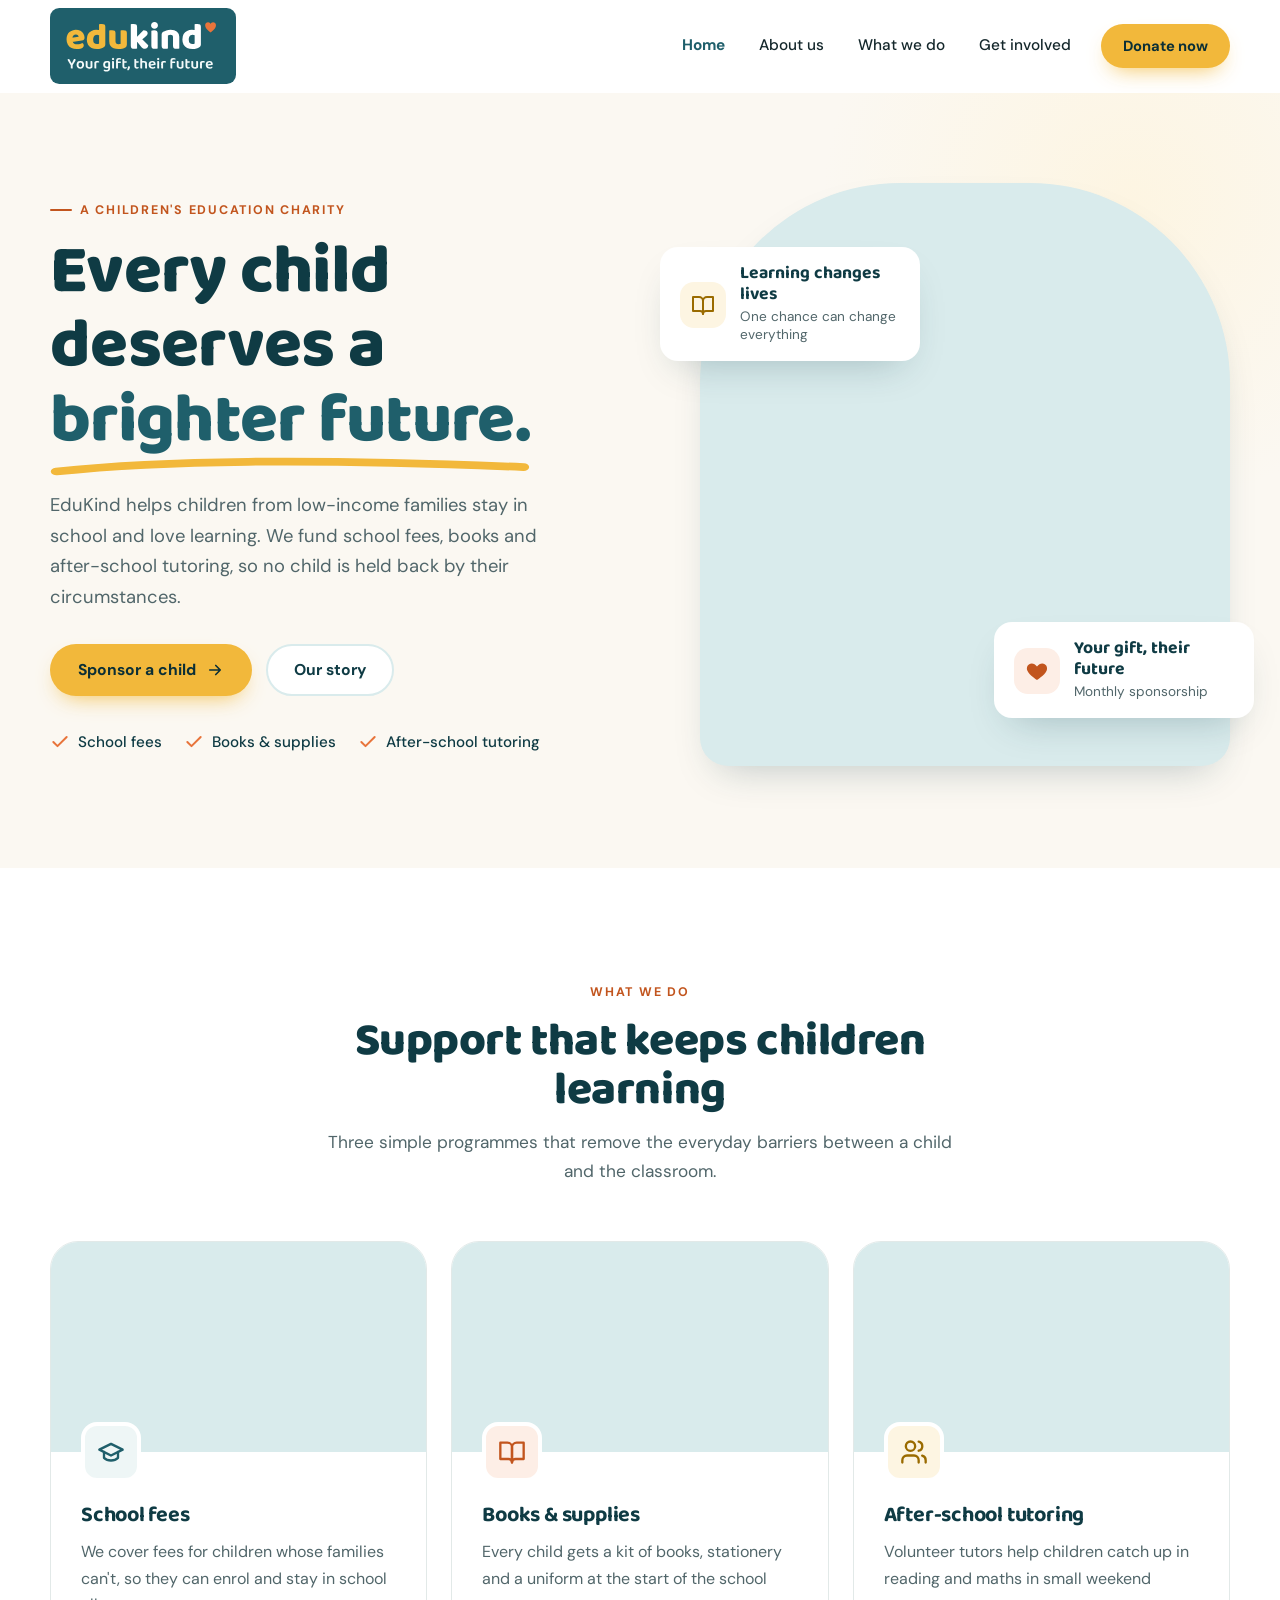
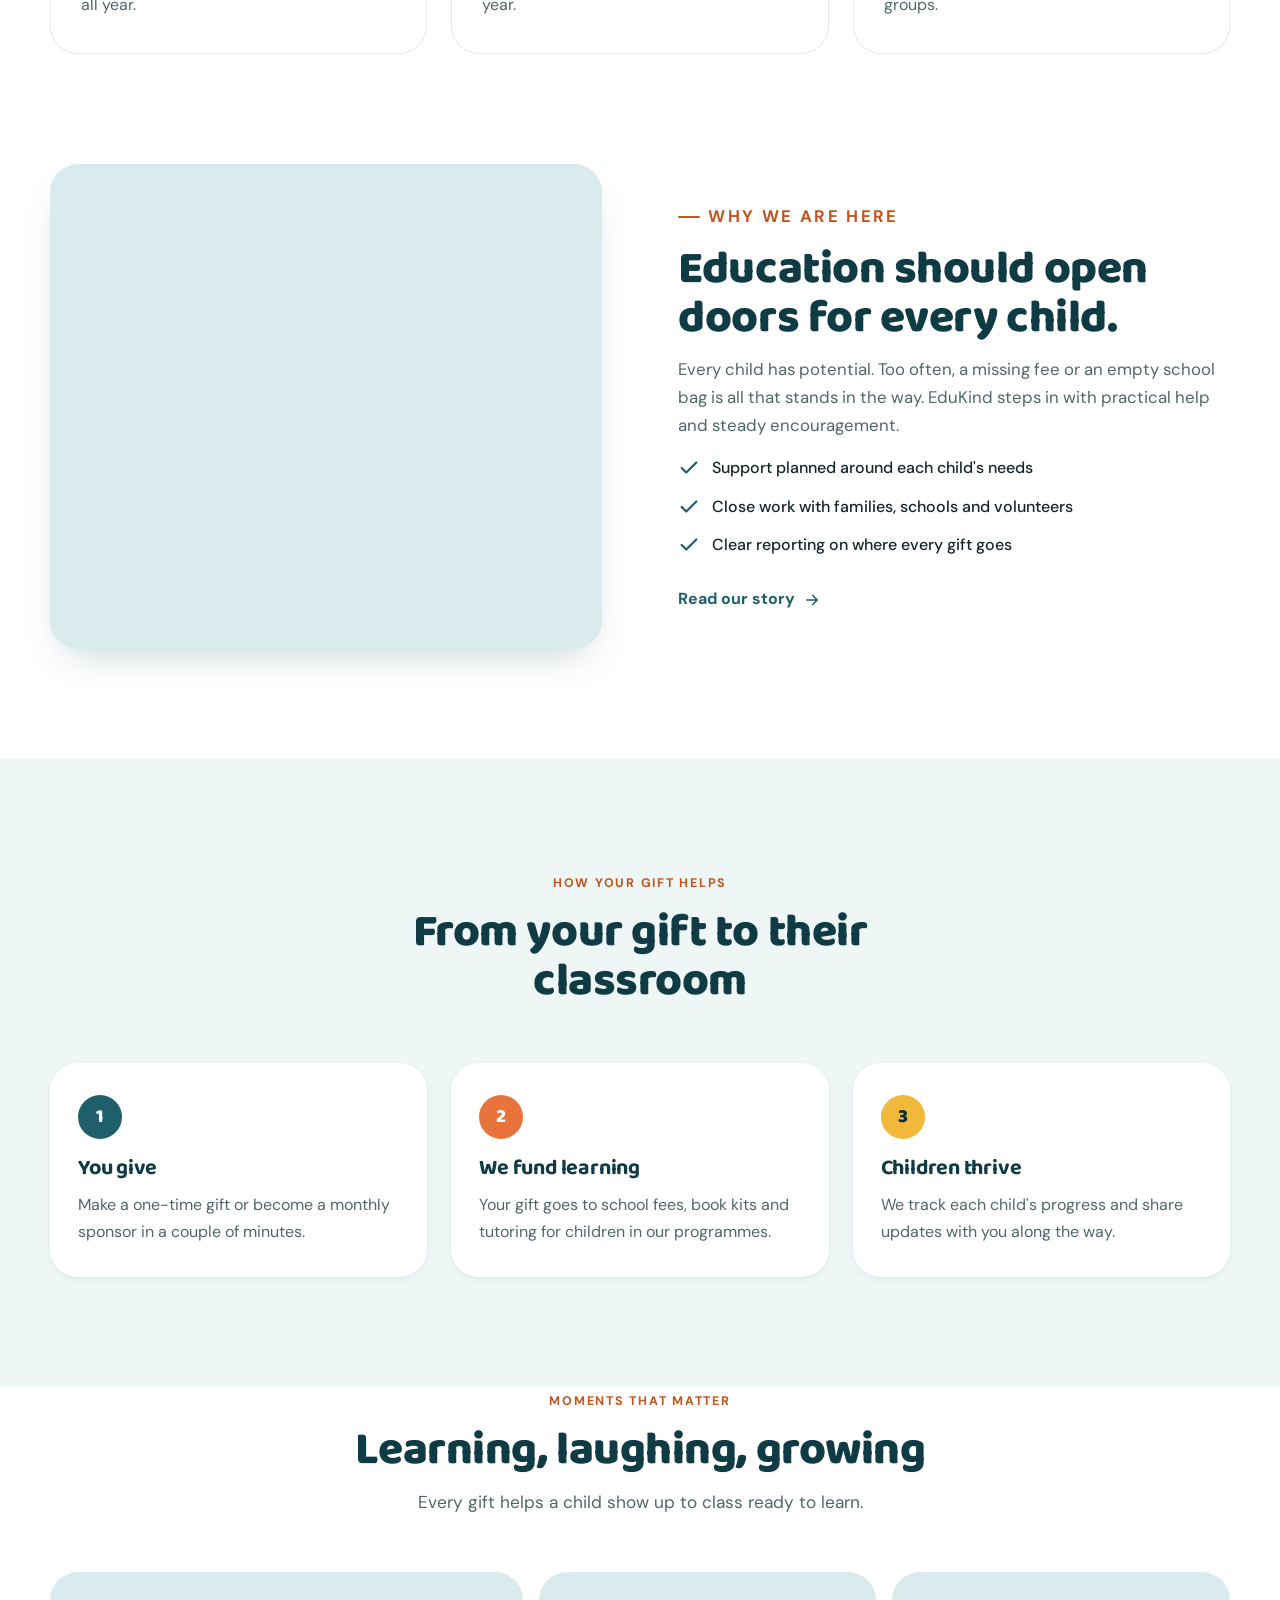
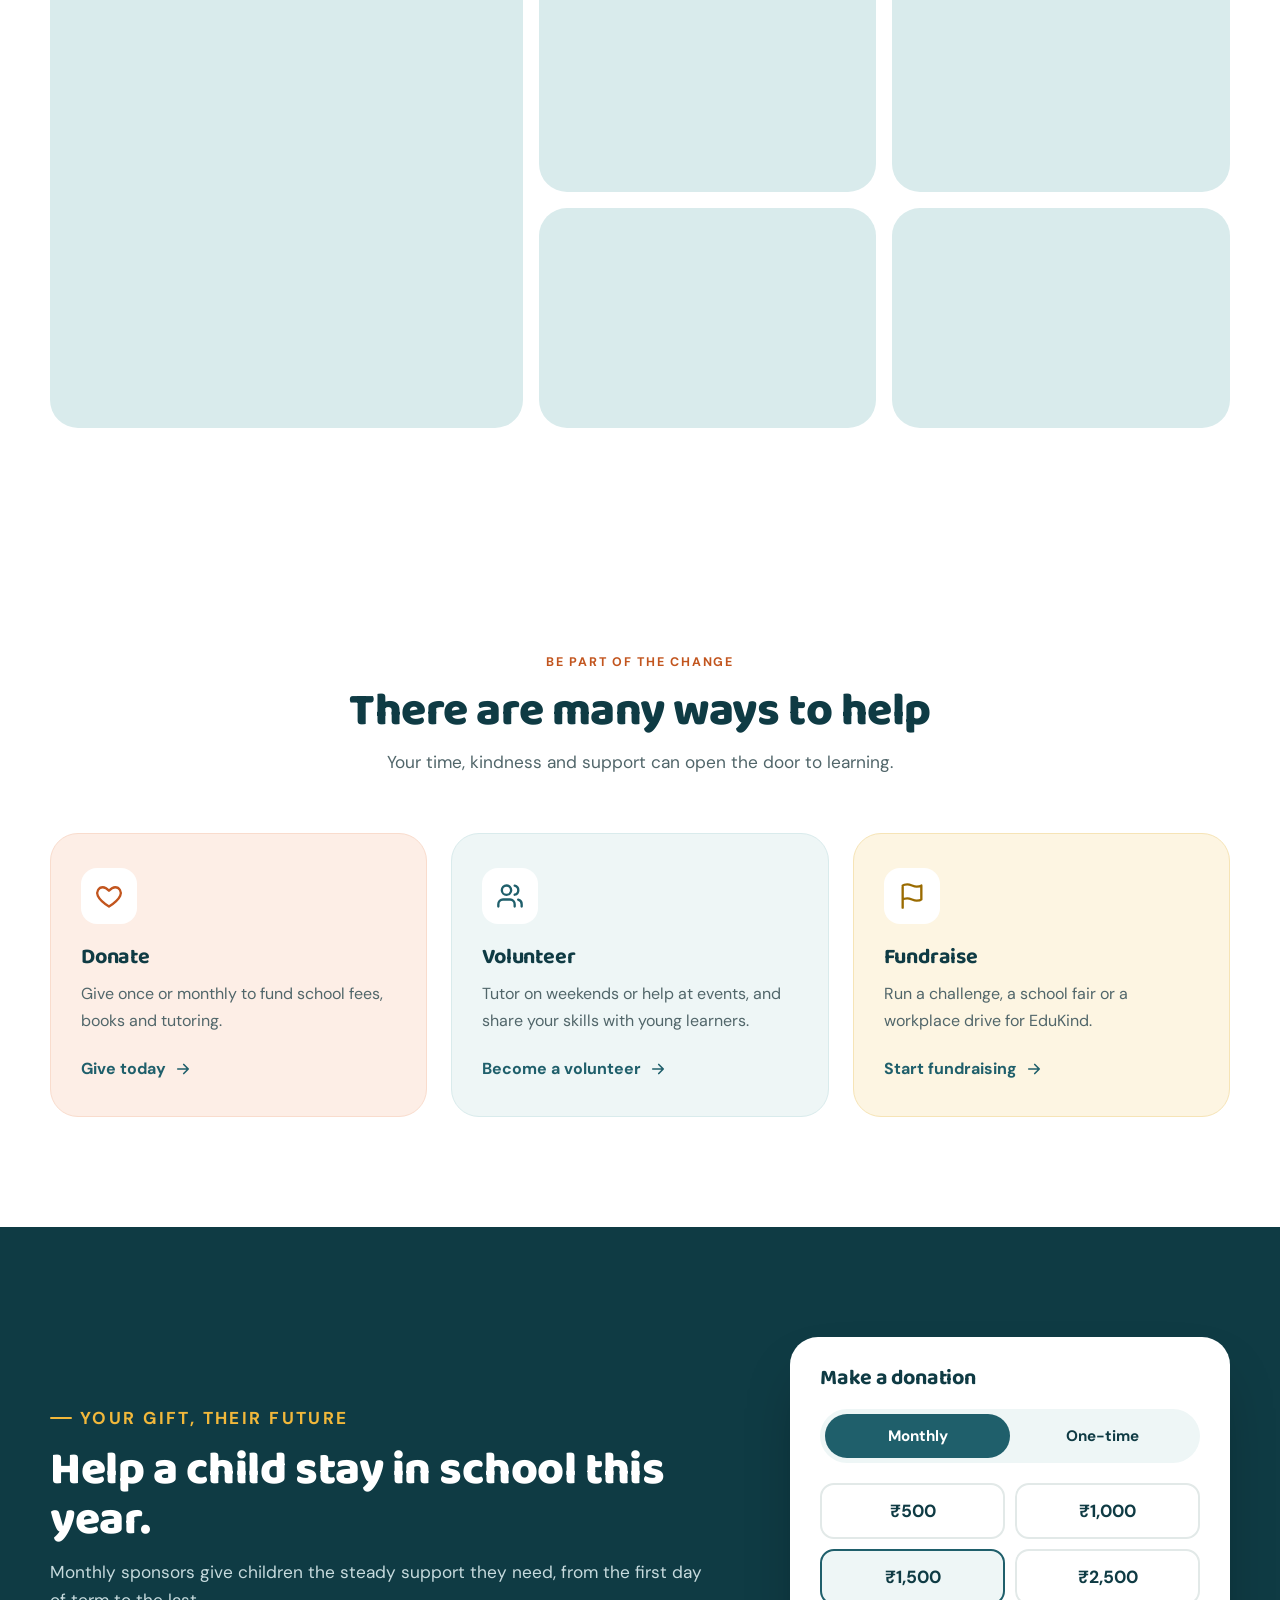
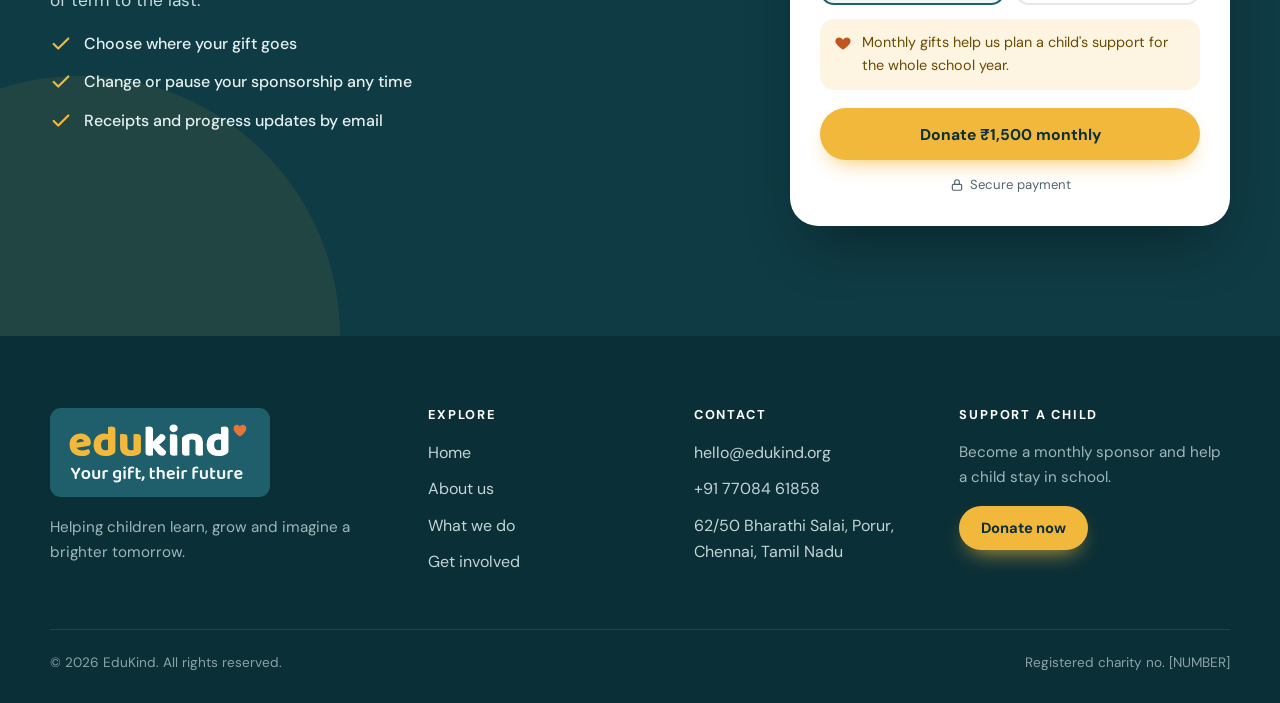
==== index.html @ 26b48ffa "Polish whole site: photos of children, image programme cards, photo gallery - Hero, mission and Abou" ====
<!doctype html>
<html lang="en" class="no-js">
<head>
  <meta charset="utf-8">
  <meta name="viewport" content="width=device-width, initial-scale=1">
  <meta name="description" content="EduKind is a children's education charity. Your gift helps children with school fees, books and after-school tutoring.">
  <meta name="theme-color" content="#1f5f6b">
  <title>EduKind | Your gift, their future</title>
  <link rel="icon" href="favicon.svg" type="image/svg+xml">
  <link rel="preconnect" href="https://fonts.googleapis.com">
  <link rel="preconnect" href="https://fonts.gstatic.com" crossorigin>
  <link rel="stylesheet" href="https://fonts.googleapis.com/css2?family=Baloo+2:wght@600;700;800&family=DM+Sans:wght@400;500;700&display=swap">
  <link rel="stylesheet" href="styles.css?v=4">
</head>
<body>

<header class="site-header">
  <div class="container header-inner">
    <a class="brand" href="index.html" aria-label="EduKind home"><img src="logo.svg" alt="EduKind — Your gift, their future" width="186" height="75"></a>
    <button class="menu-toggle" type="button" aria-label="Open menu" aria-expanded="false" aria-controls="site-nav">
      <svg viewBox="0 0 24 24" fill="none" stroke="currentColor" stroke-width="2" stroke-linecap="round" aria-hidden="true"><path d="M4 7h16M4 12h16M4 17h16"/></svg>
    </button>
    <nav class="nav" id="site-nav" aria-label="Main navigation">
      <a class="active" href="index.html" aria-current="page">Home</a>
      <a href="about.html">About us</a>
      <a href="#what-we-do">What we do</a>
      <a href="#get-involved">Get involved</a>
      <a class="btn btn-primary btn-sm" href="#donate">Donate now</a>
    </nav>
  </div>
</header>

<main>
  <!-- Hero -->
  <section class="hero">
    <div class="container hero-grid">
      <div>
        <p class="eyebrow">A children's education charity</p>
        <h1>Every child deserves a <span class="highlight">brighter future.<svg viewBox="0 0 300 20" preserveAspectRatio="none" aria-hidden="true"><path d="M4 14C70 4 160 2 296 10" fill="none" stroke="#f2b83b" stroke-width="7" stroke-linecap="round"/></svg></span></h1>
        <p class="lead">EduKind helps children from low-income families stay in school and love learning. We fund school fees, books and after-school tutoring, so no child is held back by their circumstances.</p>
        <div class="actions">
          <a class="btn btn-primary" href="#donate">Sponsor a child
            <svg viewBox="0 0 24 24" fill="none" stroke="currentColor" stroke-width="2.2" stroke-linecap="round" stroke-linejoin="round" aria-hidden="true"><path d="M5 12h14M13 6l6 6-6 6"/></svg></a>
          <a class="btn btn-ghost" href="about.html">Our story</a>
        </div>
        <ul class="hero-points">
          <li><svg viewBox="0 0 24 24" fill="none" stroke="currentColor" stroke-width="2.4" stroke-linecap="round" stroke-linejoin="round" aria-hidden="true"><path d="M20 6 9 17l-5-5"/></svg>School fees</li>
          <li><svg viewBox="0 0 24 24" fill="none" stroke="currentColor" stroke-width="2.4" stroke-linecap="round" stroke-linejoin="round" aria-hidden="true"><path d="M20 6 9 17l-5-5"/></svg>Books &amp; supplies</li>
          <li><svg viewBox="0 0 24 24" fill="none" stroke="currentColor" stroke-width="2.4" stroke-linecap="round" stroke-linejoin="round" aria-hidden="true"><path d="M20 6 9 17l-5-5"/></svg>After-school tutoring</li>
        </ul>
      </div>
      <div class="hero-media">
        <div class="hero-photo home" role="img" aria-label="Smiling school children waving"></div>
        <div class="float-card two">
          <span class="badge sun"><svg viewBox="0 0 24 24" fill="none" stroke="currentColor" stroke-width="2" stroke-linecap="round" stroke-linejoin="round" aria-hidden="true"><path d="M2 4h6a4 4 0 0 1 4 4v13a3 3 0 0 0-3-3H2Z"/><path d="M22 4h-6a4 4 0 0 0-4 4v13a3 3 0 0 1 3-3h7Z"/></svg></span>
          <div><strong>Learning changes lives</strong><span>One chance can change everything</span></div>
        </div>
        <div class="float-card one">
          <span class="badge coral"><svg viewBox="0 0 24 24" fill="currentColor" aria-hidden="true"><path d="M12 21s-7.5-4.6-9.6-9.2C.9 8.4 3 4.5 6.7 4.5c2.2 0 3.6 1.2 5.3 3 1.7-1.8 3.1-3 5.3-3 3.7 0 5.8 3.9 4.3 7.3C19.5 16.4 12 21 12 21Z"/></svg></span>
          <div><strong>Your gift, their future</strong><span>Monthly sponsorship</span></div>
        </div>
      </div>
    </div>
  </section>

  <!-- What we do -->
  <section class="section" id="what-we-do">
    <div class="container">
      <div class="section-head reveal">
        <p class="eyebrow">What we do</p>
        <h2>Support that keeps children learning</h2>
        <p>Three simple programmes that remove the everyday barriers between a child and the classroom.</p>
      </div>
      <div class="card-grid">
        <article class="card has-media reveal">
          <div class="card-media media-fees" role="img" aria-label="School fees"></div>
          <span class="badge teal"><svg viewBox="0 0 24 24" fill="none" stroke="currentColor" stroke-width="2" stroke-linecap="round" stroke-linejoin="round" aria-hidden="true"><path d="M22 10 12 5 2 10l10 5 10-5Z"/><path d="M6 12v5c3 3 9 3 12 0v-5"/></svg></span>
          <h3>School fees</h3>
          <p>We cover fees for children whose families can't, so they can enrol and stay in school all year.</p>
        </article>
        <article class="card has-media reveal">
          <div class="card-media media-books" role="img" aria-label="Books and supplies"></div>
          <span class="badge coral"><svg viewBox="0 0 24 24" fill="none" stroke="currentColor" stroke-width="2" stroke-linecap="round" stroke-linejoin="round" aria-hidden="true"><path d="M2 4h6a4 4 0 0 1 4 4v13a3 3 0 0 0-3-3H2Z"/><path d="M22 4h-6a4 4 0 0 0-4 4v13a3 3 0 0 1 3-3h7Z"/></svg></span>
          <h3>Books &amp; supplies</h3>
          <p>Every child gets a kit of books, stationery and a uniform at the start of the school year.</p>
        </article>
        <article class="card has-media reveal">
          <div class="card-media media-tutoring" role="img" aria-label="After-school tutoring"></div>
          <span class="badge sun"><svg viewBox="0 0 24 24" fill="none" stroke="currentColor" stroke-width="2" stroke-linecap="round" stroke-linejoin="round" aria-hidden="true"><path d="M16 21v-2a4 4 0 0 0-4-4H6a4 4 0 0 0-4 4v2"/><circle cx="9" cy="7" r="4"/><path d="M22 21v-2a4 4 0 0 0-3-3.9M16 3.1a4 4 0 0 1 0 7.8"/></svg></span>
          <h3>After-school tutoring</h3>
          <p>Volunteer tutors help children catch up in reading and maths in small weekend groups.</p>
        </article>
      </div>
    </div>
  </section>

  <!-- Mission -->
  <section class="section" style="padding-top: 0">
    <div class="container split">
      <div class="split-photo photo-learning reveal" role="img" aria-label="Smiling school children in a doorway"></div>
      <div class="reveal">
        <p class="eyebrow">Why we are here</p>
        <h2>Education should open doors for every child.</h2>
        <p>Every child has potential. Too often, a missing fee or an empty school bag is all that stands in the way. EduKind steps in with practical help and steady encouragement.</p>
        <ul class="tick-list">
          <li><svg viewBox="0 0 24 24" fill="none" stroke="currentColor" stroke-width="2.4" stroke-linecap="round" stroke-linejoin="round" aria-hidden="true"><path d="M20 6 9 17l-5-5"/></svg>Support planned around each child's needs</li>
          <li><svg viewBox="0 0 24 24" fill="none" stroke="currentColor" stroke-width="2.4" stroke-linecap="round" stroke-linejoin="round" aria-hidden="true"><path d="M20 6 9 17l-5-5"/></svg>Close work with families, schools and volunteers</li>
          <li><svg viewBox="0 0 24 24" fill="none" stroke="currentColor" stroke-width="2.4" stroke-linecap="round" stroke-linejoin="round" aria-hidden="true"><path d="M20 6 9 17l-5-5"/></svg>Clear reporting on where every gift goes</li>
        </ul>
        <a class="link" href="about.html">Read our story
          <svg viewBox="0 0 24 24" fill="none" stroke="currentColor" stroke-width="2.2" stroke-linecap="round" stroke-linejoin="round" aria-hidden="true"><path d="M5 12h14M13 6l6 6-6 6"/></svg></a>
      </div>
    </div>
  </section>

  <!-- How it works -->
  <section class="section steps-section">
    <div class="container">
      <div class="section-head reveal">
        <p class="eyebrow">How your gift helps</p>
        <h2>From your gift to their classroom</h2>
      </div>
      <div class="steps">
        <div class="step reveal"><div class="step-num">1</div><h3>You give</h3><p>Make a one-time gift or become a monthly sponsor in a couple of minutes.</p></div>
        <div class="step reveal"><div class="step-num">2</div><h3>We fund learning</h3><p>Your gift goes to school fees, book kits and tutoring for children in our programmes.</p></div>
        <div class="step reveal"><div class="step-num">3</div><h3>Children thrive</h3><p>We track each child's progress and share updates with you along the way.</p></div>
      </div>
    </div>
  </section>

  <!-- Gallery -->
  <section class="section" style="padding-top: 0">
    <div class="container">
      <div class="section-head reveal">
        <p class="eyebrow">Moments that matter</p>
        <h2>Learning, laughing, growing</h2>
        <p>Every gift helps a child show up to class ready to learn.</p>
      </div>
      <div class="gallery reveal" aria-hidden="true">
        <div class="g1"></div><div class="g2"></div><div class="g3"></div><div class="g4"></div><div class="g5"></div>
      </div>
    </div>
  </section>

  <!-- Get involved -->
  <section class="section involve" id="get-involved">
    <div class="container">
      <div class="section-head reveal">
        <p class="eyebrow">Be part of the change</p>
        <h2>There are many ways to help</h2>
        <p>Your time, kindness and support can open the door to learning.</p>
      </div>
      <div class="card-grid">
        <article class="card donate reveal">
          <span class="badge coral"><svg viewBox="0 0 24 24" fill="none" stroke="currentColor" stroke-width="2" stroke-linecap="round" stroke-linejoin="round" aria-hidden="true"><path d="M12 21s-7.5-4.6-9.6-9.2C.9 8.4 3 4.5 6.7 4.5c2.2 0 3.6 1.2 5.3 3 1.7-1.8 3.1-3 5.3-3 3.7 0 5.8 3.9 4.3 7.3C19.5 16.4 12 21 12 21Z"/></svg></span>
          <h3>Donate</h3>
          <p>Give once or monthly to fund school fees, books and tutoring.</p>
          <a class="link" href="#donate">Give today <svg viewBox="0 0 24 24" fill="none" stroke="currentColor" stroke-width="2.2" stroke-linecap="round" stroke-linejoin="round" aria-hidden="true"><path d="M5 12h14M13 6l6 6-6 6"/></svg></a>
        </article>
        <article class="card volunteer reveal">
          <span class="badge teal"><svg viewBox="0 0 24 24" fill="none" stroke="currentColor" stroke-width="2" stroke-linecap="round" stroke-linejoin="round" aria-hidden="true"><path d="M16 21v-2a4 4 0 0 0-4-4H6a4 4 0 0 0-4 4v2"/><circle cx="9" cy="7" r="4"/><path d="M22 21v-2a4 4 0 0 0-3-3.9M16 3.1a4 4 0 0 1 0 7.8"/></svg></span>
          <h3>Volunteer</h3>
          <p>Tutor on weekends or help at events, and share your skills with young learners.</p>
          <a class="link" href="#contact">Become a volunteer <svg viewBox="0 0 24 24" fill="none" stroke="currentColor" stroke-width="2.2" stroke-linecap="round" stroke-linejoin="round" aria-hidden="true"><path d="M5 12h14M13 6l6 6-6 6"/></svg></a>
        </article>
        <article class="card fundraise reveal">
          <span class="badge sun"><svg viewBox="0 0 24 24" fill="none" stroke="currentColor" stroke-width="2" stroke-linecap="round" stroke-linejoin="round" aria-hidden="true"><path d="M4 22V4M4 15s1-1 4-1 5 2 8 2 4-1 4-1V3s-1 1-4 1-5-2-8-2-4 1-4 1"/></svg></span>
          <h3>Fundraise</h3>
          <p>Run a challenge, a school fair or a workplace drive for EduKind.</p>
          <a class="link" href="#contact">Start fundraising <svg viewBox="0 0 24 24" fill="none" stroke="currentColor" stroke-width="2.2" stroke-linecap="round" stroke-linejoin="round" aria-hidden="true"><path d="M5 12h14M13 6l6 6-6 6"/></svg></a>
        </article>
      </div>
    </div>
  </section>

  <!-- Donate -->
  <section class="section donate-band" id="donate">
    <div class="container donate-grid">
      <div class="reveal">
        <p class="eyebrow on-dark">Your gift, their future</p>
        <h2>Help a child stay in school this year.</h2>
        <p>Monthly sponsors give children the steady support they need, from the first day of term to the last.</p>
        <ul class="tick-list">
          <li><svg viewBox="0 0 24 24" fill="none" stroke="currentColor" stroke-width="2.4" stroke-linecap="round" stroke-linejoin="round" aria-hidden="true"><path d="M20 6 9 17l-5-5"/></svg>Choose where your gift goes</li>
          <li><svg viewBox="0 0 24 24" fill="none" stroke="currentColor" stroke-width="2.4" stroke-linecap="round" stroke-linejoin="round" aria-hidden="true"><path d="M20 6 9 17l-5-5"/></svg>Change or pause your sponsorship any time</li>
          <li><svg viewBox="0 0 24 24" fill="none" stroke="currentColor" stroke-width="2.4" stroke-linecap="round" stroke-linejoin="round" aria-hidden="true"><path d="M20 6 9 17l-5-5"/></svg>Receipts and progress updates by email</li>
        </ul>
      </div>
      <div class="donate-card reveal" aria-labelledby="donate-title">
        <h3 id="donate-title">Make a donation</h3>
        <div class="segmented" role="group" aria-label="Donation frequency">
          <button type="button" data-frequency="monthly" aria-pressed="true">Monthly</button>
          <button type="button" data-frequency="once" aria-pressed="false">One-time</button>
        </div>
        <div class="amounts" role="group" aria-label="Donation amount">
          <button type="button" data-amount="500" aria-pressed="false">₹500</button>
          <button type="button" data-amount="1000" aria-pressed="false">₹1,000</button>
          <button type="button" data-amount="1500" aria-pressed="true">₹1,500</button>
          <button type="button" data-amount="2500" aria-pressed="false">₹2,500</button>
        </div>
        <p class="impact-note" id="donate-note" role="status">
          <svg viewBox="0 0 24 24" fill="currentColor" aria-hidden="true"><path d="M12 21s-7.5-4.6-9.6-9.2C.9 8.4 3 4.5 6.7 4.5c2.2 0 3.6 1.2 5.3 3 1.7-1.8 3.1-3 5.3-3 3.7 0 5.8 3.9 4.3 7.3C19.5 16.4 12 21 12 21Z"/></svg>
          <span>Monthly gifts help us plan a child's support for the whole school year.</span>
        </p>
        <button class="btn btn-primary" type="button" id="donate-btn">Donate ₹1,500 monthly</button>
        <p class="secure"><svg viewBox="0 0 24 24" fill="none" stroke="currentColor" stroke-width="2" stroke-linecap="round" stroke-linejoin="round" aria-hidden="true"><rect x="4" y="11" width="16" height="10" rx="2"/><path d="M8 11V7a4 4 0 0 1 8 0v4"/></svg>Secure payment</p>
      </div>
    </div>
  </section>
</main>

<footer class="site-footer" id="contact">
  <div class="container footer-grid">
    <div class="footer-brand">
      <img src="logo.svg" alt="EduKind — Your gift, their future" width="220" height="89">
      <p>Helping children learn, grow and imagine a brighter tomorrow.</p>
    </div>
    <div>
      <h4>Explore</h4>
      <ul>
        <li><a href="index.html">Home</a></li>
        <li><a href="about.html">About us</a></li>
        <li><a href="#what-we-do">What we do</a></li>
        <li><a href="#get-involved">Get involved</a></li>
      </ul>
    </div>
    <div>
      <h4>Contact</h4>
      <ul>
        <li><a href="mailto:hello@edukind.org">hello@edukind.org</a></li>
        <li><a href="tel:+917708461858">+91 77084 61858</a></li>
        <li><address style="font-style: normal">62/50 Bharathi Salai, Porur,<br>Chennai, Tamil Nadu</address></li>
      </ul>
    </div>
    <div class="footer-cta">
      <h4>Support a child</h4>
      <p>Become a monthly sponsor and help a child stay in school.</p>
      <a class="btn btn-primary btn-sm" href="#donate">Donate now</a>
    </div>
  </div>
  <div class="container footer-bottom">
    <span>© <span id="year">2026</span> EduKind. All rights reserved.</span>
    <span>Registered charity no. [NUMBER]</span>
  </div>
</footer>

<script src="script.js?v=4"></script>
</body>
</html>
---- styles.css ----
/* EduKind — shared styles */
:root {
  --teal-950: #0b2f36;
  --teal-900: #0f3b44;
  --teal-700: #1f5f6b;
  --teal-600: #2a7381;
  --teal-100: #d9ebec;
  --teal-50: #eef6f6;
  --sun: #f2b83b;
  --sun-300: #f8d27f;
  --sun-50: #fdf5e2;
  --coral: #e8743b;
  --coral-700: #c2551e;
  --coral-50: #fdeee6;
  --ink: #14272b;
  --muted: #51666a;
  --line: #e2e9e8;
  --cream: #fbf8f2;
  --white: #ffffff;
  --radius-lg: 28px;
  --radius: 18px;
  --shadow-sm: 0 2px 6px rgba(15, 59, 68, .06);
  --shadow: 0 18px 40px -18px rgba(15, 59, 68, .28);
  --font-head: "Baloo 2", system-ui, sans-serif;
  --font-body: "DM Sans", system-ui, sans-serif;
}

*, *::before, *::after { box-sizing: border-box; }
html { scroll-behavior: smooth; }
body {
  margin: 0;
  font-family: var(--font-body);
  font-size: 1rem;
  line-height: 1.65;
  color: var(--ink);
  background: var(--white);
  -webkit-font-smoothing: antialiased;
}
img { max-width: 100%; display: block; }
a { color: inherit; text-decoration: none; }
p { margin: 0 0 1rem; color: var(--muted); }
h1, h2, h3, h4 {
  font-family: var(--font-head);
  color: var(--teal-900);
  line-height: 1.08;
  margin: 0 0 .75rem;
  letter-spacing: -.01em;
}
h1 { font-size: clamp(2.6rem, 5.4vw, 4.4rem); font-weight: 800; }
h2 { font-size: clamp(2rem, 3.6vw, 3rem); font-weight: 800; }
h3 { font-size: 1.35rem; font-weight: 700; }
:focus-visible { outline: 3px solid var(--sun); outline-offset: 3px; border-radius: 6px; }

.container { width: min(1180px, 100% - 40px); margin-inline: auto; }
.section { padding: clamp(64px, 9vw, 110px) 0; }
.section-head { max-width: 640px; margin: 0 auto clamp(36px, 5vw, 56px); text-align: center; }
.section-head p:last-child { margin-bottom: 0; font-size: 1.08rem; }
.eyebrow {
  display: inline-flex; align-items: center; gap: 8px;
  font-size: .78rem; font-weight: 700; letter-spacing: .14em; text-transform: uppercase;
  color: var(--coral-700); margin-bottom: 14px;
}
.eyebrow::before { content: ""; width: 22px; height: 2px; background: currentColor; border-radius: 2px; }
.section-head .eyebrow::before { display: none; }
.eyebrow.on-dark { color: var(--sun); }

/* Buttons */
.btn {
  display: inline-flex; align-items: center; justify-content: center; gap: 10px;
  min-height: 52px; padding: 0 26px; border-radius: 999px;
  font-family: var(--font-body); font-weight: 700; font-size: .98rem;
  border: 2px solid transparent; cursor: pointer;
  transition: transform .2s ease, background-color .2s ease, box-shadow .2s ease, color .2s ease;
}
.btn svg { width: 18px; height: 18px; }
.btn:hover { transform: translateY(-2px); }
.btn-primary { background: var(--sun); color: var(--teal-950); box-shadow: 0 10px 22px -10px rgba(242, 184, 59, .9); }
.btn-primary:hover { background: #f5c254; }
.btn-teal { background: var(--teal-700); color: var(--white); }
.btn-teal:hover { background: var(--teal-900); }
.btn-ghost { border-color: var(--teal-100); color: var(--teal-900); background: var(--white); }
.btn-ghost:hover { border-color: var(--teal-700); }
.btn-ghost-light { border-color: rgba(255, 255, 255, .35); color: var(--white); }
.btn-ghost-light:hover { border-color: var(--white); }
.btn-sm { min-height: 44px; padding: 0 20px; font-size: .92rem; }

/* Header */
.site-header {
  position: sticky; top: 0; z-index: 50;
  background: rgba(255, 255, 255, .9);
  backdrop-filter: saturate(160%) blur(12px);
  -webkit-backdrop-filter: saturate(160%) blur(12px);
  border-bottom: 1px solid transparent;
  transition: border-color .2s ease, box-shadow .2s ease;
}
.site-header.scrolled { border-color: var(--line); box-shadow: var(--shadow-sm); }
.header-inner { height: 92px; display: flex; align-items: center; justify-content: space-between; gap: 24px; }
.brand { display: flex; align-items: center; flex-shrink: 0; }
.brand img { width: 186px; height: auto; }
.nav { display: flex; align-items: center; gap: 6px; }
.nav a:not(.btn) {
  padding: 10px 14px; border-radius: 999px; font-weight: 500; font-size: .96rem; color: var(--ink);
  transition: background-color .2s ease, color .2s ease;
}
.nav a:not(.btn):hover { background: var(--teal-50); color: var(--teal-700); }
.nav a.active { color: var(--teal-700); font-weight: 700; }
.nav .btn { margin-left: 10px; }
.menu-toggle {
  display: none; width: 46px; height: 46px; border-radius: 12px;
  border: 1px solid var(--line); background: var(--white); color: var(--teal-900); cursor: pointer;
  align-items: center; justify-content: center;
}
.menu-toggle svg { width: 22px; height: 22px; }

/* Hero */
.hero { background: var(--cream); position: relative; overflow: hidden; }
.hero::before {
  content: ""; position: absolute; width: 620px; height: 620px; right: -160px; top: -200px;
  background: radial-gradient(circle, var(--sun-50) 0%, transparent 70%);
}
.hero-grid {
  position: relative; display: grid; grid-template-columns: 1.05fr .95fr; gap: clamp(32px, 5vw, 72px);
  align-items: center; padding: clamp(48px, 7vw, 96px) 0 clamp(64px, 8vw, 110px);
}
.hero h1 .highlight { color: var(--teal-700); position: relative; white-space: nowrap; }
.hero h1 .highlight svg { position: absolute; left: 0; bottom: -.04em; width: 100%; height: .32em; }
.hero .lead { font-size: 1.15rem; max-width: 520px; margin: 32px 0 32px; }
.actions { display: flex; flex-wrap: wrap; gap: 14px; }
.hero-points { display: flex; flex-wrap: wrap; gap: 10px 22px; margin: 34px 0 0; padding: 0; list-style: none; }
.hero-points li { display: flex; align-items: center; gap: 8px; font-weight: 500; color: var(--teal-900); font-size: .95rem; }
.hero-points svg { width: 20px; height: 20px; color: var(--coral); flex-shrink: 0; }

.hero-media { position: relative; }
.hero-photo {
  aspect-ratio: 4 / 4.4; border-radius: 200px 200px var(--radius-lg) var(--radius-lg);
  background: var(--teal-100) center / cover no-repeat;
  box-shadow: var(--shadow);
}
.hero-photo.home { background-image: url("https://images.unsplash.com/photo-1524069290683-0457abfe42c3?auto=format&fit=crop&w=1100&q=80"); background-position: 50% 35%; }
.float-card {
  position: absolute; display: flex; align-items: center; gap: 14px;
  background: var(--white); border-radius: var(--radius); padding: 16px 20px;
  box-shadow: var(--shadow); max-width: 260px;
}
.float-card strong { display: block; font-family: var(--font-head); font-size: 1.1rem; color: var(--teal-900); line-height: 1.2; }
.float-card span { display: block; font-size: .85rem; line-height: 1.35; color: var(--muted); margin-top: 3px; }
.float-card .badge { width: 46px; height: 46px; flex-shrink: 0; border-radius: 14px; display: grid; place-items: center; }
.float-card .badge svg { width: 24px; height: 24px; }
.float-card.one { right: -24px; bottom: 48px; }
.float-card.two { left: -40px; top: 64px; }

.badge.coral { background: var(--coral-50); color: var(--coral-700); }
.badge.teal { background: var(--teal-50); color: var(--teal-700); }
.badge.sun { background: var(--sun-50); color: #9a6b00; }

/* Feature cards */
.card-grid { display: grid; grid-template-columns: repeat(3, minmax(0, 1fr)); gap: 24px; }
.card {
  background: var(--white); border: 1px solid var(--line); border-radius: var(--radius-lg);
  padding: 34px 30px; display: flex; flex-direction: column;
  transition: transform .25s ease, box-shadow .25s ease, border-color .25s ease;
}
.card:hover { transform: translateY(-4px); box-shadow: var(--shadow); border-color: transparent; }
.card .badge { width: 56px; height: 56px; border-radius: 16px; display: grid; place-items: center; margin-bottom: 22px; }
.card .badge svg { width: 28px; height: 28px; }
.card.has-media { padding-top: 0; overflow: hidden; }
.card-media {
  height: 210px; margin: 0 -30px 0; background: var(--teal-100) center / cover no-repeat;
  transition: transform .5s ease;
}
.card.has-media:hover .card-media { transform: scale(1.04); }
.card.has-media .badge { position: relative; margin-top: -30px; border: 4px solid var(--white); width: 60px; height: 60px; }
.media-fees { background-image: url("https://images.unsplash.com/photo-1542810634-71277d95dcbb?auto=format&fit=crop&w=800&q=80"); }
.media-books { background-image: url("https://images.unsplash.com/photo-1610500796385-3ffc1ae2f046?auto=format&fit=crop&w=800&q=80"); }
.media-tutoring { background-image: url("https://images.unsplash.com/photo-1509062522246-3755977927d7?auto=format&fit=crop&w=800&q=80"); }

/* Photo strip */
.gallery { display: grid; grid-template-columns: 1.4fr 1fr 1fr; grid-template-rows: 220px 220px; gap: 16px; }
.gallery div { border-radius: var(--radius-lg); background: var(--teal-100) center / cover no-repeat; }
.gallery div:first-child { grid-row: span 2; }
.g1 { background-image: url("https://images.unsplash.com/photo-1497486751825-1233686d5d80?auto=format&fit=crop&w=900&q=80"); }
.g2 { background-image: url("https://images.unsplash.com/photo-1497486443155-158cceb6629a?auto=format&fit=crop&w=600&q=80"); background-position: 50% 25% !important; }
.g3 { background-image: url("https://images.unsplash.com/photo-1560785496-3c9d27877182?auto=format&fit=crop&w=600&q=80"); }
.g4 { background-image: url("https://images.unsplash.com/photo-1569003376670-596a186b90f8?auto=format&fit=crop&w=600&q=80"); }
.g5 { background-image: url("https://images.unsplash.com/photo-1610552254576-9500a3e99999?auto=format&fit=crop&w=600&q=80"); }
.card p { margin-bottom: 0; }
.card .link { margin-top: auto; padding-top: 22px; }

.link { display: inline-flex; align-items: center; gap: 8px; font-weight: 700; color: var(--teal-700); }
.link svg { width: 18px; height: 18px; transition: transform .2s ease; }
.link:hover svg { transform: translateX(4px); }

/* Split section */
.split { display: grid; grid-template-columns: 1fr 1fr; gap: clamp(36px, 6vw, 88px); align-items: center; }
.split-photo {
  aspect-ratio: 5 / 4.4; border-radius: var(--radius-lg); background: var(--teal-100) center / cover no-repeat;
  box-shadow: var(--shadow);
}
.photo-learning { background-image: url("https://images.unsplash.com/photo-1569003376670-596a186b90f8?auto=format&fit=crop&w=1100&q=80"); background-position: 50% 30%; }
.photo-story { background-image: url("https://images.unsplash.com/photo-1542810634-71277d95dcbb?auto=format&fit=crop&w=1100&q=80"); }
.split p { font-size: 1.05rem; }
.tick-list { list-style: none; padding: 0; margin: 8px 0 28px; display: grid; gap: 12px; }
.tick-list li { display: flex; gap: 12px; align-items: flex-start; color: var(--ink); font-weight: 500; }
.tick-list svg { width: 22px; height: 22px; flex-shrink: 0; color: var(--teal-700); margin-top: 2px; }

/* Steps */
.steps-section { background: var(--teal-50); }
.steps { display: grid; grid-template-columns: repeat(3, minmax(0, 1fr)); gap: 24px; counter-reset: step; position: relative; }
.step {
  background: var(--white); border-radius: var(--radius-lg); padding: 32px 28px; position: relative;
  box-shadow: var(--shadow-sm);
}
.step-num {
  width: 44px; height: 44px; border-radius: 50%; display: grid; place-items: center;
  font-family: var(--font-head); font-weight: 800; font-size: 1.2rem;
  background: var(--teal-700); color: var(--white); margin-bottom: 18px;
}
.step:nth-child(2) .step-num { background: var(--coral); }
.step:nth-child(3) .step-num { background: var(--sun); color: var(--teal-950); }
.step p { margin: 0; }

/* Get involved */
.involve .card.donate { background: var(--coral-50); border-color: #f9dccd; }
.involve .card.volunteer { background: var(--teal-50); border-color: var(--teal-100); }
.involve .card.fundraise { background: var(--sun-50); border-color: #f6e4b6; }
.involve .card .badge { background: var(--white); }

/* Donate band */
.donate-band { background: var(--teal-900); color: var(--white); position: relative; overflow: hidden; }
.donate-band::before {
  content: ""; position: absolute; width: 520px; height: 520px; left: -180px; bottom: -260px;
  border-radius: 50%; background: rgba(242, 184, 59, .08);
}
.donate-grid { position: relative; display: grid; grid-template-columns: 1fr 440px; gap: clamp(36px, 6vw, 80px); align-items: center; }
.donate-band h2 { color: var(--white); }
.donate-band p { color: #c6dadd; font-size: 1.08rem; }
.donate-band .tick-list li { color: #e6f0f1; }
.donate-band .tick-list svg { color: var(--sun); }

.cta-grid { grid-template-columns: 1fr auto; }
.donate-card {
  background: var(--white); color: var(--ink); border-radius: var(--radius-lg); padding: 30px;
  box-shadow: 0 30px 60px -20px rgba(0, 0, 0, .4);
}
.donate-card h3 { margin-bottom: 18px; }
.segmented {
  display: grid; grid-template-columns: 1fr 1fr; padding: 5px; border-radius: 999px; background: var(--teal-50); margin-bottom: 20px;
}
.segmented button {
  border: 0; background: transparent; border-radius: 999px; min-height: 44px;
  font: 700 .95rem var(--font-body); color: var(--teal-900); cursor: pointer;
}
.segmented button[aria-pressed="true"] { background: var(--teal-700); color: var(--white); }
.amounts { display: grid; grid-template-columns: repeat(2, minmax(0, 1fr)); gap: 10px; margin-bottom: 14px; }
.amounts button {
  min-height: 56px; border-radius: 14px; border: 2px solid var(--line); background: var(--white);
  font: 700 1.1rem var(--font-body); color: var(--teal-900); cursor: pointer; transition: border-color .2s, background-color .2s;
}
.amounts button:hover { border-color: var(--teal-600); }
.amounts button[aria-pressed="true"] { border-color: var(--teal-700); background: var(--teal-50); }
.impact-note {
  display: flex; gap: 10px; align-items: flex-start; background: var(--sun-50); color: #6b4a00;
  border-radius: 14px; padding: 12px 14px; font-size: .9rem; margin: 6px 0 18px;
}
.impact-note svg { width: 18px; height: 18px; flex-shrink: 0; margin-top: 3px; color: var(--coral-700); }
.donate-card .btn { width: 100%; }
.donate-band .donate-card .impact-note { color: #6b4a00; font-size: .9rem; }
.donate-band .donate-card .secure { color: var(--muted); font-size: .82rem; }
.secure { display: flex; align-items: center; justify-content: center; gap: 6px; font-size: .82rem; color: var(--muted); margin: 14px 0 0; }
.secure svg { width: 14px; height: 14px; }

/* Page hero (About) */
.page-hero { background: var(--cream); position: relative; overflow: hidden; }
.page-hero .hero-grid { grid-template-columns: 1.1fr .9fr; }
.page-hero .hero-photo { aspect-ratio: 4 / 3.6; border-radius: var(--radius-lg); background-image: url("https://images.unsplash.com/photo-1497486751825-1233686d5d80?auto=format&fit=crop&w=1100&q=80"); background-position: 50% 40%; }

/* Mission & vision */
.mv-grid { display: grid; grid-template-columns: 1fr 1fr; gap: 24px; }
.mv-card { border-radius: var(--radius-lg); padding: clamp(30px, 4vw, 48px); }
.mv-card.mission { background: var(--teal-700); }
.mv-card.mission h3, .mv-card.mission p { color: var(--white); }
.mv-card.mission .eyebrow { color: var(--sun); }
.mv-card.vision { background: var(--sun-50); }
.mv-card h3 { font-size: clamp(1.6rem, 2.6vw, 2.1rem); }
.mv-card p { margin: 0; font-size: 1.05rem; }
.mv-card.mission p { color: #d6e9eb; }

.value-grid { display: grid; grid-template-columns: repeat(4, minmax(0, 1fr)); gap: 20px; }
.value-grid .card { padding: 28px 24px; }

.notice { font-size: .85rem; color: #8a979a; font-style: italic; }

/* Footer */
.site-footer { background: var(--teal-950); color: #c3d4d7; }
.footer-grid { display: grid; grid-template-columns: 1.5fr 1fr 1fr 1.2fr; gap: 40px; padding: 72px 0 48px; }
.footer-brand img { width: 220px; height: auto; margin-bottom: 18px; }
.footer-brand p { color: #9fb7bb; max-width: 320px; font-size: .95rem; }
.site-footer h4 { font-family: var(--font-body); font-size: .8rem; font-weight: 700; letter-spacing: .14em; text-transform: uppercase; color: var(--white); margin-bottom: 18px; }
.site-footer ul { list-style: none; margin: 0; padding: 0; display: grid; gap: 10px; }
.site-footer a { color: #c3d4d7; transition: color .2s; }
.site-footer a:hover { color: var(--sun); }
.site-footer .btn-primary, .site-footer .btn-primary:hover { color: var(--teal-950); }
.footer-cta p { color: #9fb7bb; font-size: .95rem; }
.footer-bottom {
  border-top: 1px solid rgba(255, 255, 255, .1); padding: 22px 0 28px;
  display: flex; flex-wrap: wrap; justify-content: space-between; gap: 12px; font-size: .85rem; color: #8aa3a8;
}

/* Reveal on scroll */
.reveal { opacity: 0; transform: translateY(18px); transition: opacity .7s ease, transform .7s ease; }
.reveal.in { opacity: 1; transform: none; }
.no-js .reveal { opacity: 1; transform: none; }

/* Responsive */
@media (max-width: 1020px) {
  .float-card.one { right: 12px; }
  .float-card.two { left: 12px; }
  .footer-grid { grid-template-columns: 1fr 1fr; }
  .value-grid { grid-template-columns: repeat(2, minmax(0, 1fr)); }
  .donate-grid, .cta-grid { grid-template-columns: 1fr; }
  .donate-card { max-width: 480px; }
}
@media (max-width: 880px) {
  .gallery { grid-template-rows: 180px 180px; }
  .header-inner { height: 80px; }
  .brand img { width: 158px; }
  .menu-toggle { display: inline-flex; }
  .nav {
    display: none; position: absolute; top: 80px; left: 0; right: 0;
    flex-direction: column; align-items: stretch; gap: 4px;
    background: var(--white); padding: 14px 20px 22px; border-bottom: 1px solid var(--line); box-shadow: var(--shadow);
  }
  .nav.open { display: flex; }
  .nav a:not(.btn) { padding: 12px 14px; }
  .nav .btn { margin: 8px 0 0; }
  .hero-grid, .page-hero .hero-grid, .split { grid-template-columns: 1fr; }
  .hero-media { max-width: 520px; margin-inline: auto; width: 100%; }
  .card-grid, .steps { grid-template-columns: 1fr; }
  .mv-grid { grid-template-columns: 1fr; }
}
@media (max-width: 560px) {
  .gallery { grid-template-columns: 1fr 1fr; grid-template-rows: 200px 140px 140px; }
  .gallery div:first-child { grid-column: span 2; grid-row: auto; }
  .container { width: calc(100% - 32px); }
  .float-card { padding: 12px 14px; max-width: 220px; }
  .float-card.two { display: none; }
  .float-card.one { right: 8px; bottom: 20px; }
  .value-grid { grid-template-columns: 1fr; }
  .footer-grid { grid-template-columns: 1fr; gap: 32px; padding-top: 56px; }
  .actions .btn { width: 100%; }
}
@media (prefers-reduced-motion: reduce) {
  html { scroll-behavior: auto; }
  *, *::before, *::after { transition: none !important; }
  .reveal { opacity: 1; transform: none; }
}
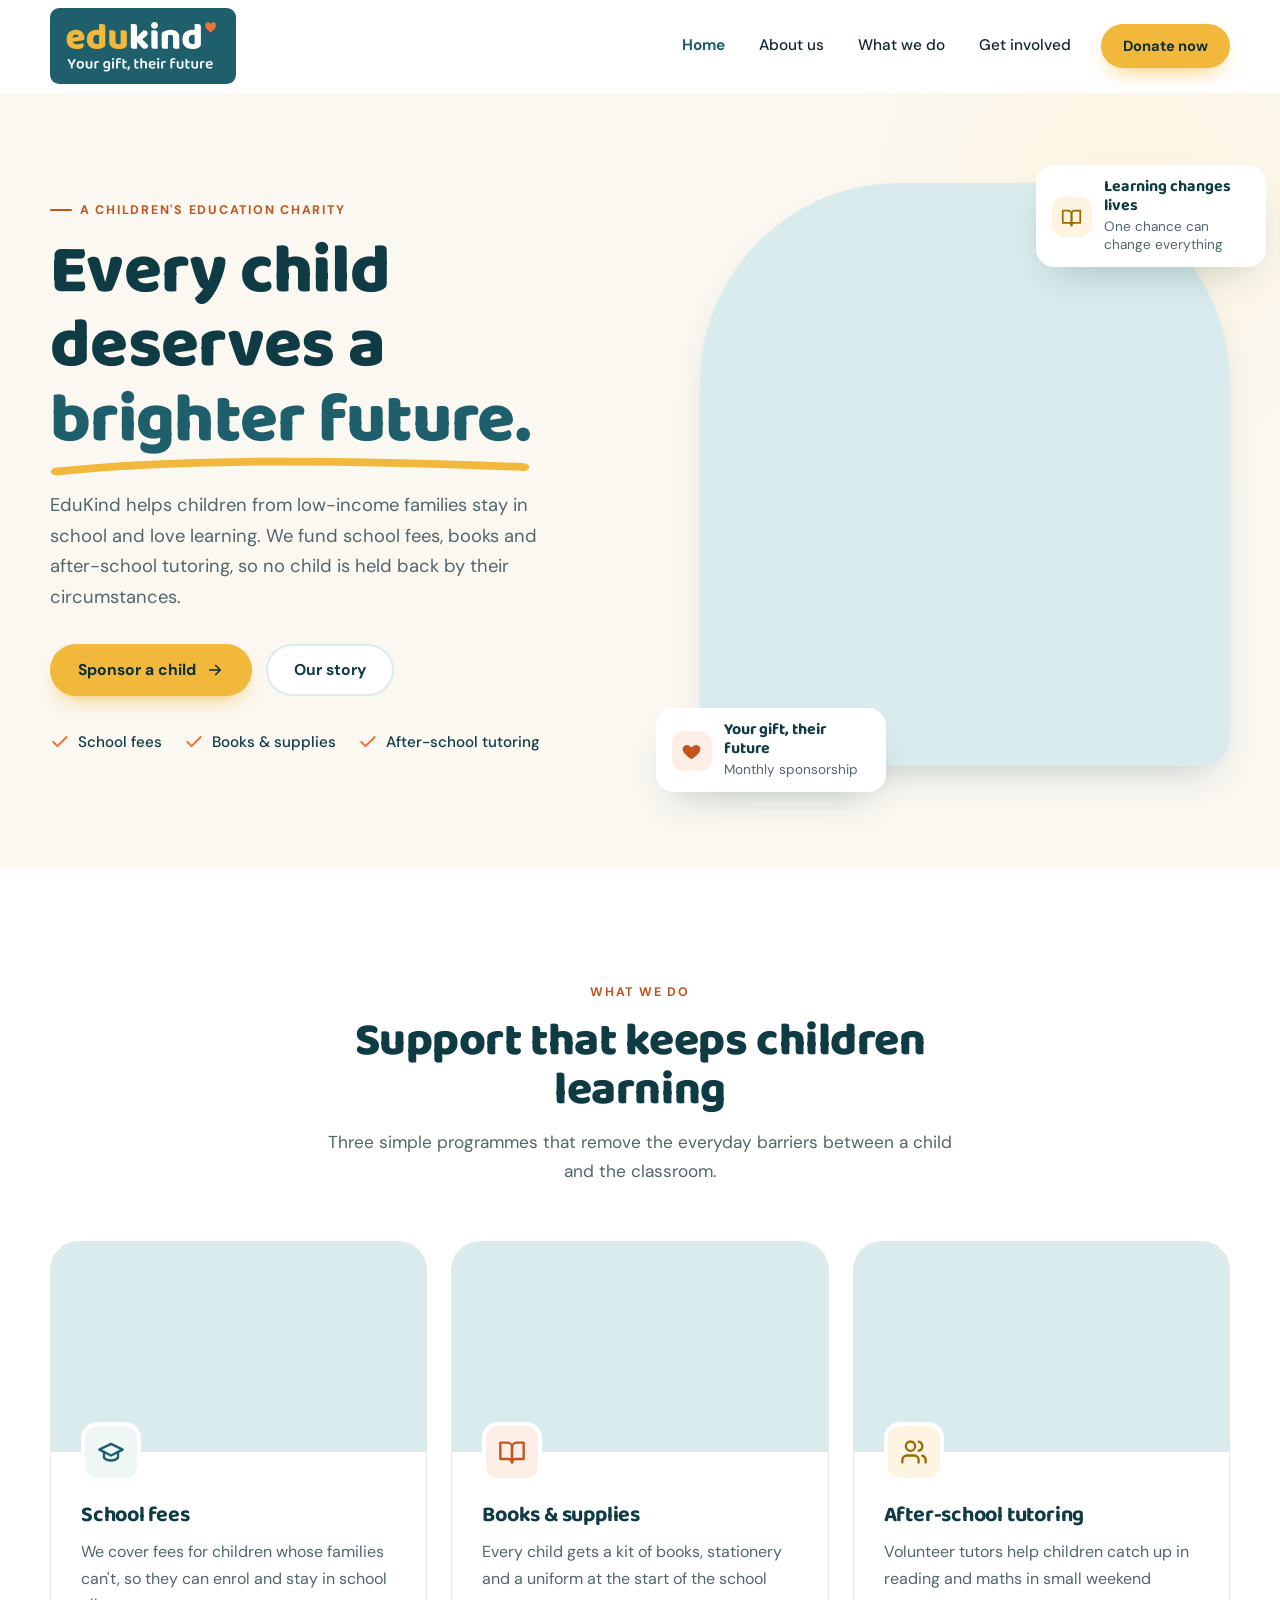
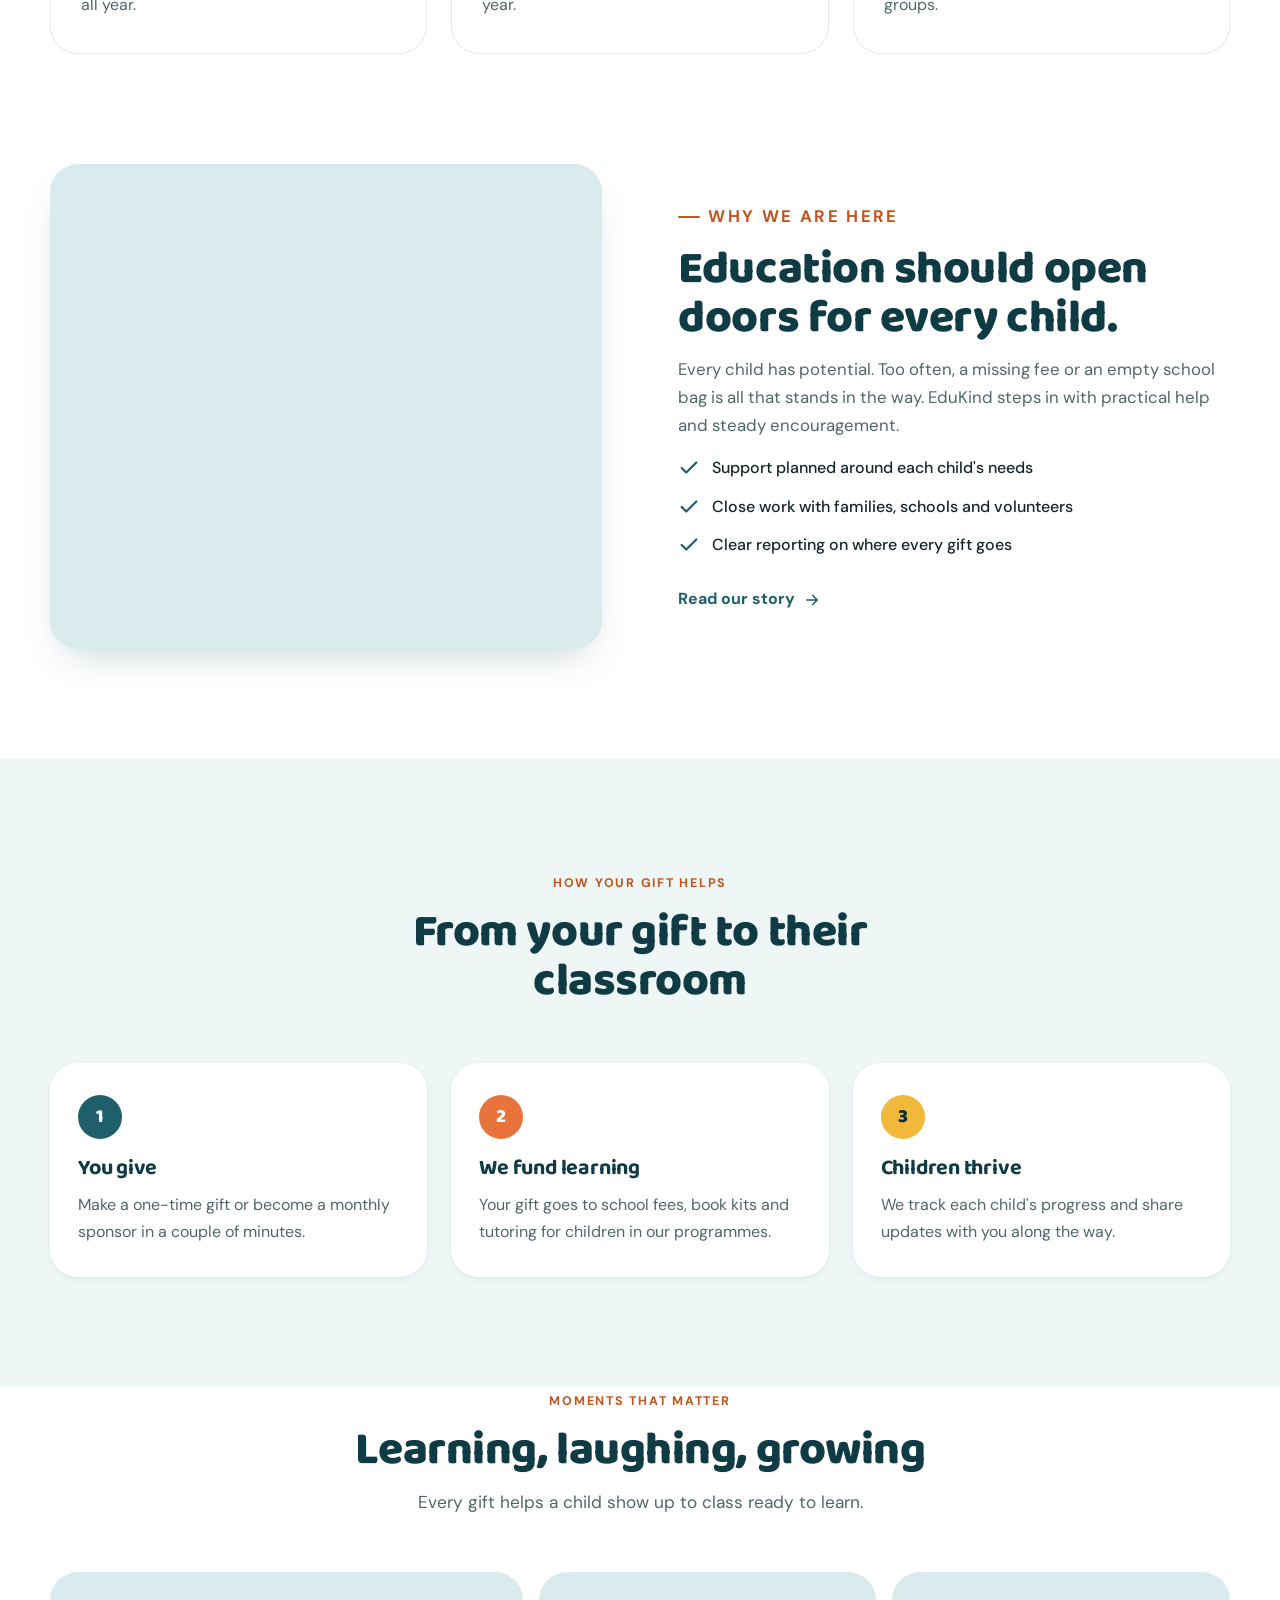
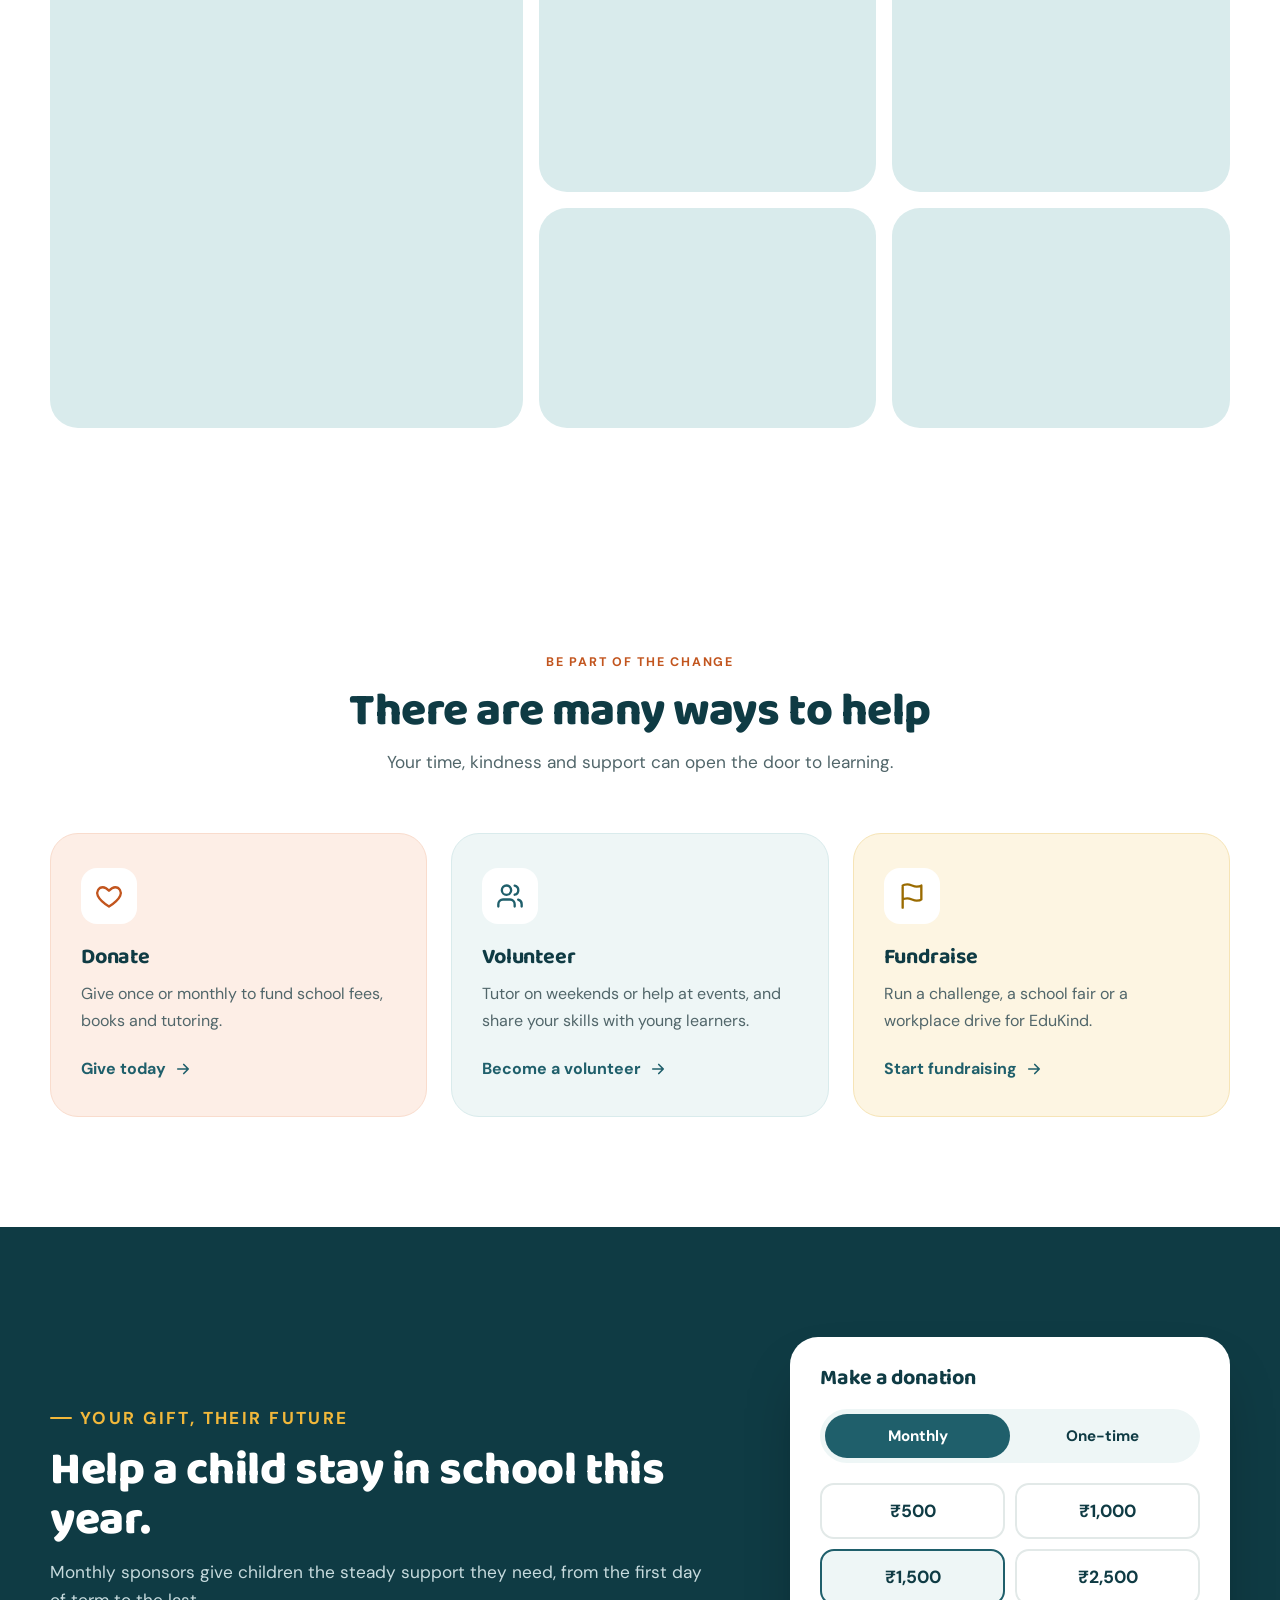
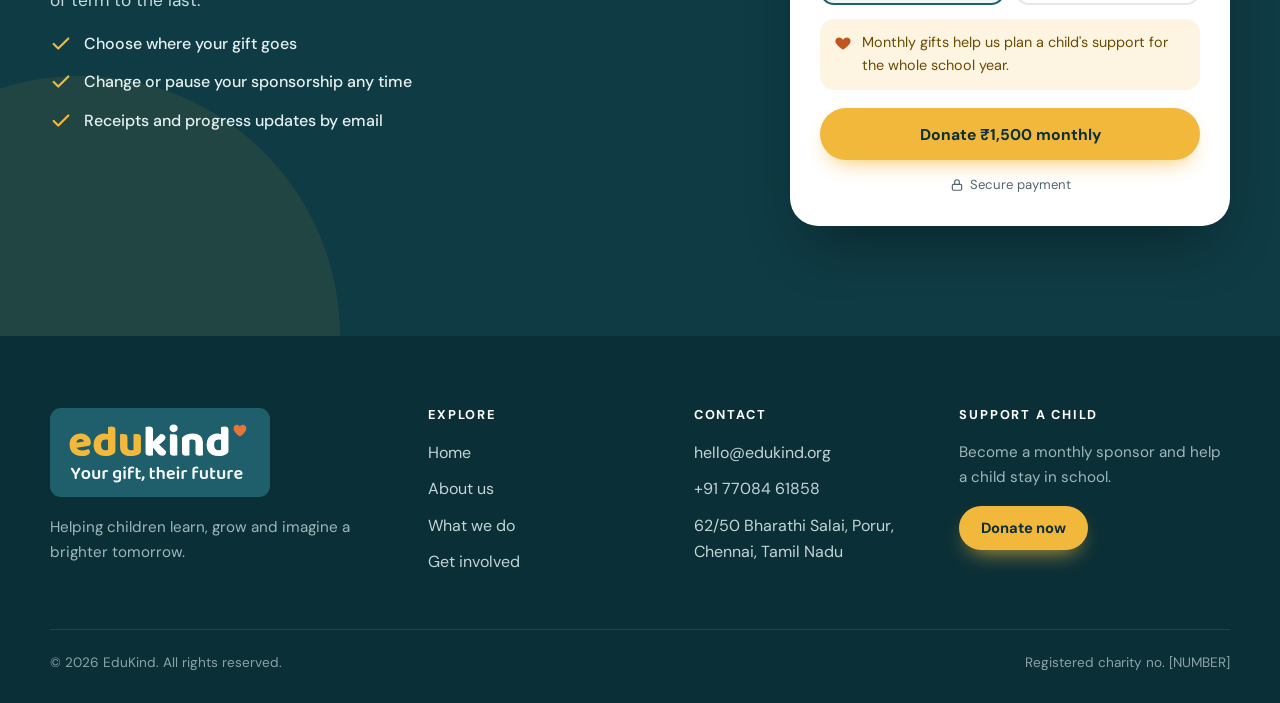
==== commit 82af52b4: "Move hero cards to photo corners so they don't cover faces Co-Authored-By: Claude Opus 5.5 <noreply@" ====
--- a/index.html
+++ b/index.html
@@ -10,7 +10,7 @@
   <link rel="preconnect" href="https://fonts.googleapis.com">
   <link rel="preconnect" href="https://fonts.gstatic.com" crossorigin>
   <link rel="stylesheet" href="https://fonts.googleapis.com/css2?family=Baloo+2:wght@600;700;800&family=DM+Sans:wght@400;500;700&display=swap">
-  <link rel="stylesheet" href="styles.css?v=4">
+  <link rel="stylesheet" href="styles.css?v=6">
 </head>
 <body>
 
--- a/styles.css
+++ b/styles.css
@@ -138,16 +138,16 @@
 }
 .hero-photo.home { background-image: url("https://images.unsplash.com/photo-1524069290683-0457abfe42c3?auto=format&fit=crop&w=1100&q=80"); background-position: 50% 35%; }
 .float-card {
-  position: absolute; display: flex; align-items: center; gap: 14px;
-  background: var(--white); border-radius: var(--radius); padding: 16px 20px;
-  box-shadow: var(--shadow); max-width: 260px;
-}
-.float-card strong { display: block; font-family: var(--font-head); font-size: 1.1rem; color: var(--teal-900); line-height: 1.2; }
+  position: absolute; display: flex; align-items: center; gap: 12px;
+  background: var(--white); border-radius: var(--radius); padding: 12px 16px;
+  box-shadow: var(--shadow); max-width: 230px;
+}
+.float-card strong { display: block; font-family: var(--font-head); font-size: 1rem; color: var(--teal-900); line-height: 1.2; }
 .float-card span { display: block; font-size: .85rem; line-height: 1.35; color: var(--muted); margin-top: 3px; }
-.float-card .badge { width: 46px; height: 46px; flex-shrink: 0; border-radius: 14px; display: grid; place-items: center; }
-.float-card .badge svg { width: 24px; height: 24px; }
-.float-card.one { right: -24px; bottom: 48px; }
-.float-card.two { left: -40px; top: 64px; }
+.float-card .badge { width: 40px; height: 40px; flex-shrink: 0; border-radius: 12px; display: grid; place-items: center; }
+.float-card .badge svg { width: 21px; height: 21px; }
+.float-card.one { left: -44px; bottom: -26px; }
+.float-card.two { right: -36px; top: -18px; }
 
 .badge.coral { background: var(--coral-50); color: var(--coral-700); }
 .badge.teal { background: var(--teal-50); color: var(--teal-700); }
@@ -176,10 +176,11 @@
 
 /* Photo strip */
 .gallery { display: grid; grid-template-columns: 1.4fr 1fr 1fr; grid-template-rows: 220px 220px; gap: 16px; }
-.gallery div { border-radius: var(--radius-lg); background: var(--teal-100) center / cover no-repeat; }
+.gallery div { border-radius: var(--radius-lg); background-color: var(--teal-100); background-position: center; background-size: cover; background-repeat: no-repeat; transition: transform .4s ease; }
+.gallery div:hover { transform: scale(1.02); }
 .gallery div:first-child { grid-row: span 2; }
 .g1 { background-image: url("https://images.unsplash.com/photo-1497486751825-1233686d5d80?auto=format&fit=crop&w=900&q=80"); }
-.g2 { background-image: url("https://images.unsplash.com/photo-1497486443155-158cceb6629a?auto=format&fit=crop&w=600&q=80"); background-position: 50% 25% !important; }
+.gallery .g2 { background-image: url("https://images.unsplash.com/photo-1497486443155-158cceb6629a?auto=format&fit=crop&w=600&q=80"); background-position: 50% 25%; }
 .g3 { background-image: url("https://images.unsplash.com/photo-1560785496-3c9d27877182?auto=format&fit=crop&w=600&q=80"); }
 .g4 { background-image: url("https://images.unsplash.com/photo-1569003376670-596a186b90f8?auto=format&fit=crop&w=600&q=80"); }
 .g5 { background-image: url("https://images.unsplash.com/photo-1610552254576-9500a3e99999?auto=format&fit=crop&w=600&q=80"); }
@@ -313,8 +314,8 @@
 
 /* Responsive */
 @media (max-width: 1020px) {
-  .float-card.one { right: 12px; }
-  .float-card.two { left: 12px; }
+  .float-card.one { left: 12px; }
+  .float-card.two { right: 12px; }
   .footer-grid { grid-template-columns: 1fr 1fr; }
   .value-grid { grid-template-columns: repeat(2, minmax(0, 1fr)); }
   .donate-grid, .cta-grid { grid-template-columns: 1fr; }
@@ -344,7 +345,7 @@
   .container { width: calc(100% - 32px); }
   .float-card { padding: 12px 14px; max-width: 220px; }
   .float-card.two { display: none; }
-  .float-card.one { right: 8px; bottom: 20px; }
+  .float-card.one { left: 8px; bottom: -22px; }
   .value-grid { grid-template-columns: 1fr; }
   .footer-grid { grid-template-columns: 1fr; gap: 32px; padding-top: 56px; }
   .actions .btn { width: 100%; }
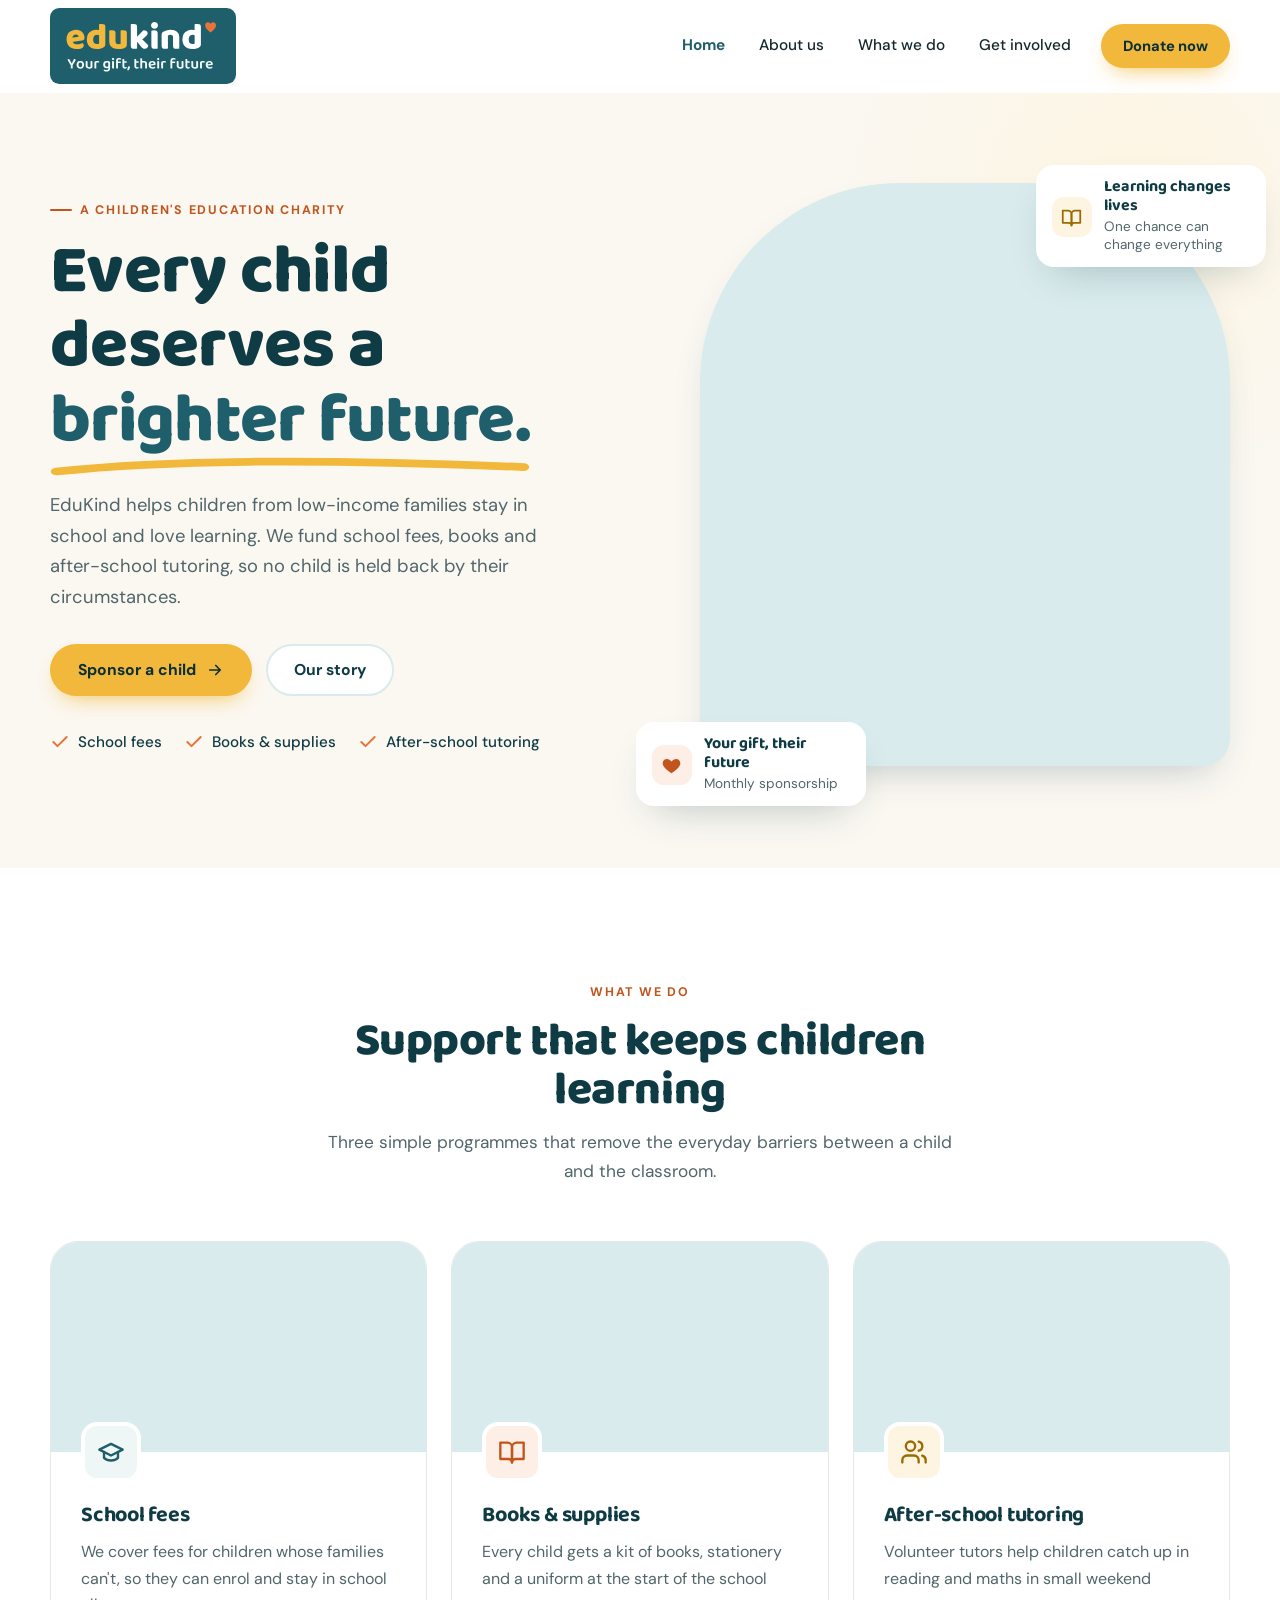
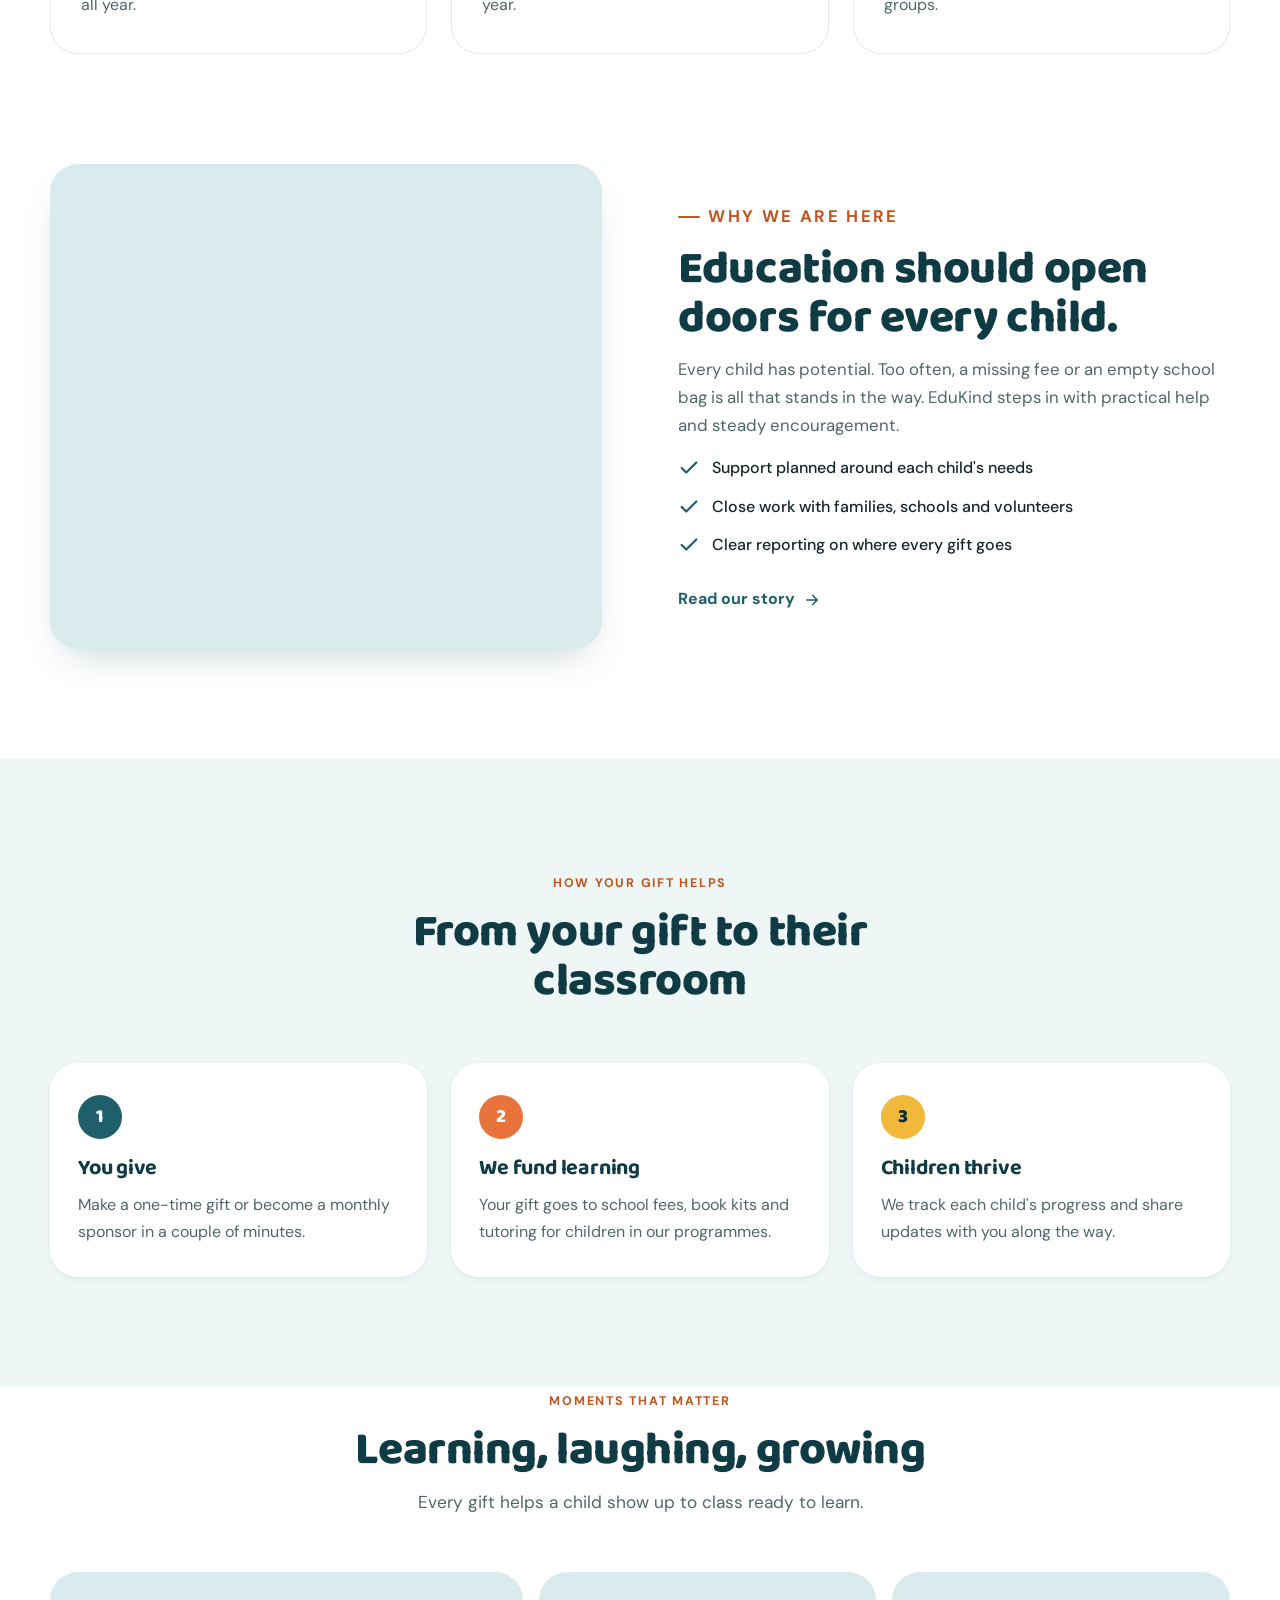
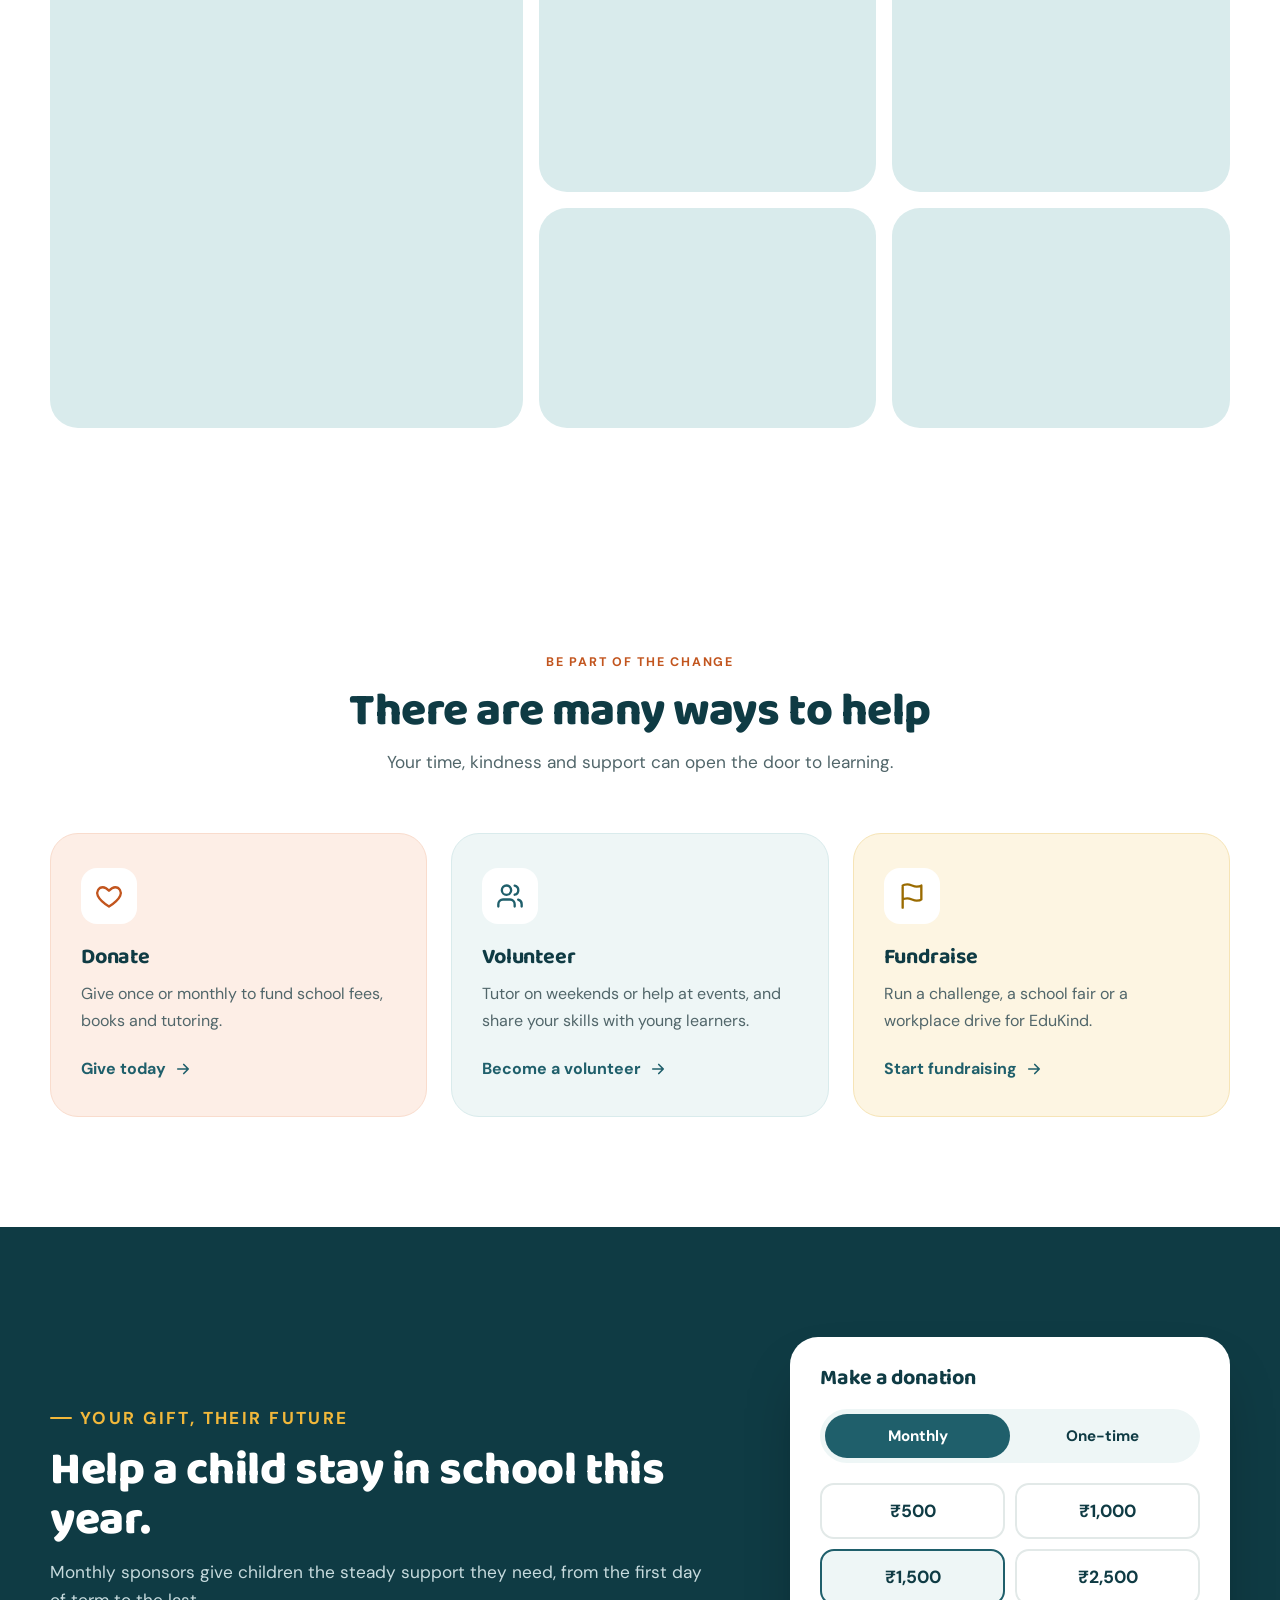
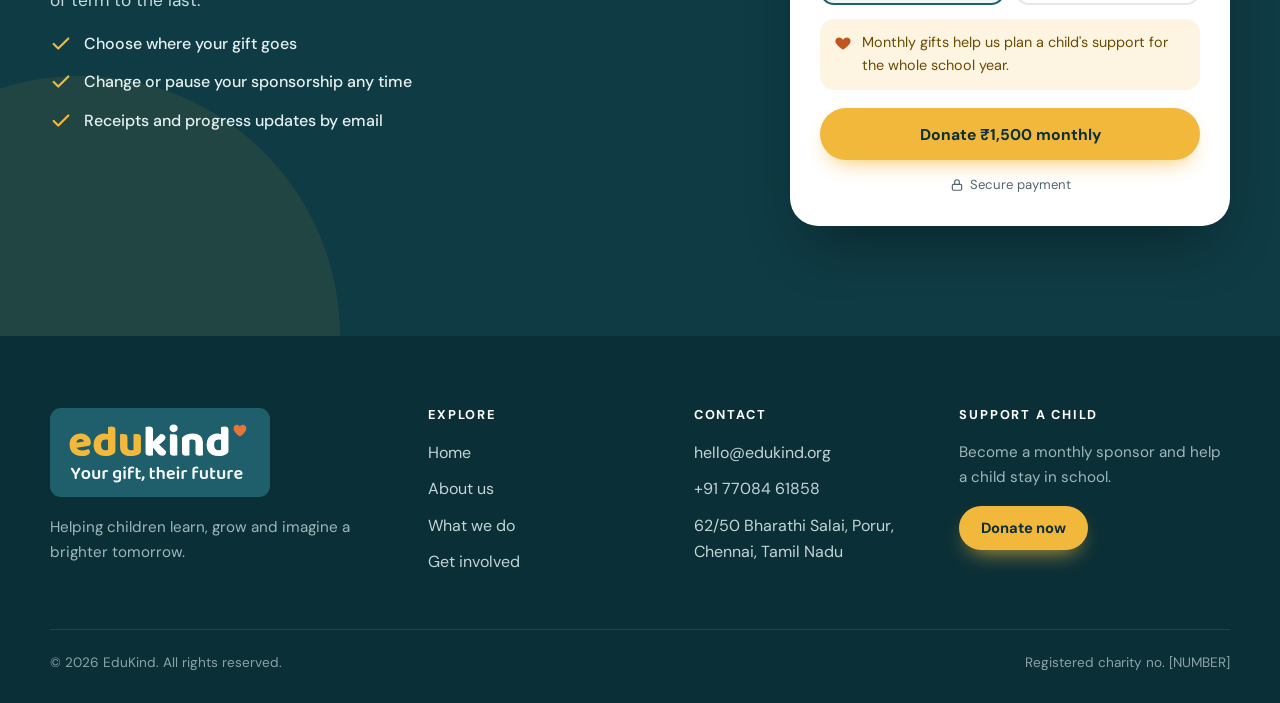
==== commit a3f8f08b: "Nudge bottom hero card clear of faces Co-Authored-By: Claude Opus 5.5 <noreply@anthropic.com> Claude" ====
--- a/index.html
+++ b/index.html
@@ -10,7 +10,7 @@
   <link rel="preconnect" href="https://fonts.googleapis.com">
   <link rel="preconnect" href="https://fonts.gstatic.com" crossorigin>
   <link rel="stylesheet" href="https://fonts.googleapis.com/css2?family=Baloo+2:wght@600;700;800&family=DM+Sans:wght@400;500;700&display=swap">
-  <link rel="stylesheet" href="styles.css?v=6">
+  <link rel="stylesheet" href="styles.css?v=7">
 </head>
 <body>
 
--- a/styles.css
+++ b/styles.css
@@ -146,7 +146,7 @@
 .float-card span { display: block; font-size: .85rem; line-height: 1.35; color: var(--muted); margin-top: 3px; }
 .float-card .badge { width: 40px; height: 40px; flex-shrink: 0; border-radius: 12px; display: grid; place-items: center; }
 .float-card .badge svg { width: 21px; height: 21px; }
-.float-card.one { left: -44px; bottom: -26px; }
+.float-card.one { left: -64px; bottom: -40px; }
 .float-card.two { right: -36px; top: -18px; }
 
 .badge.coral { background: var(--coral-50); color: var(--coral-700); }
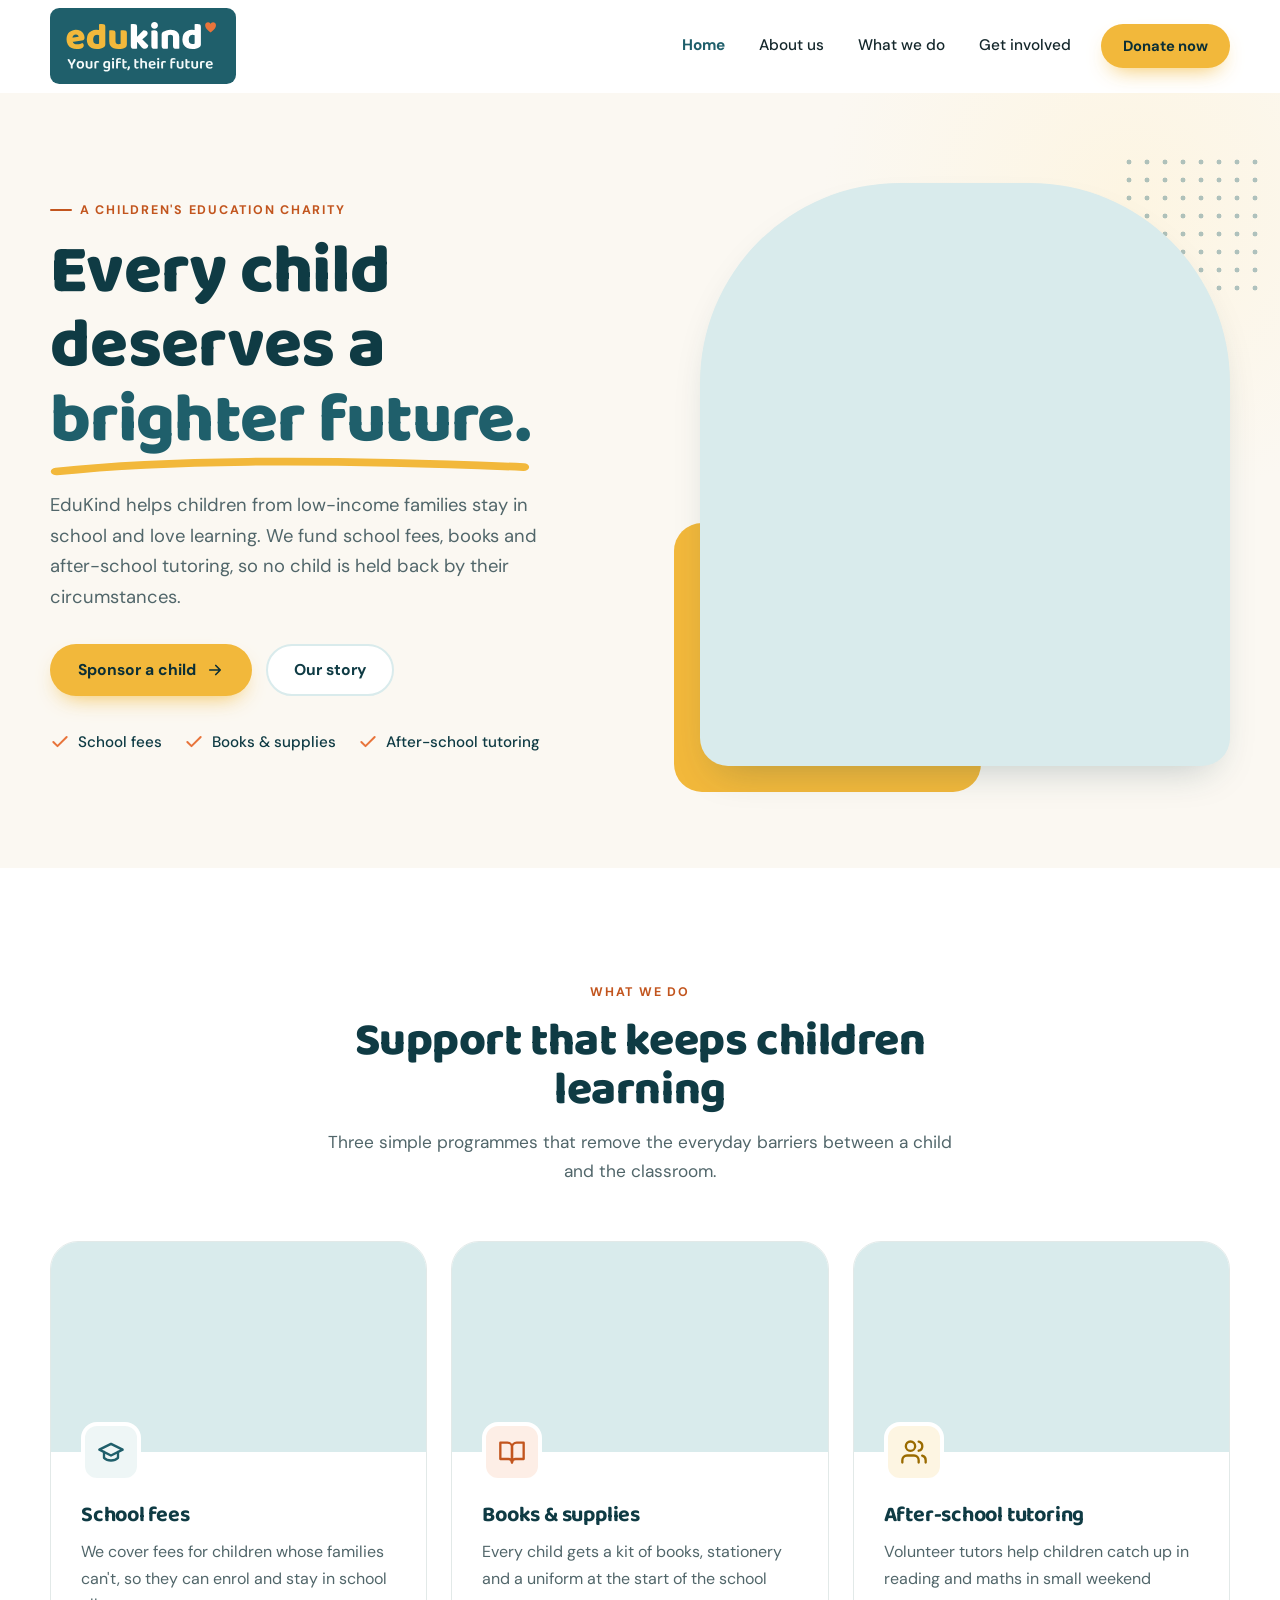
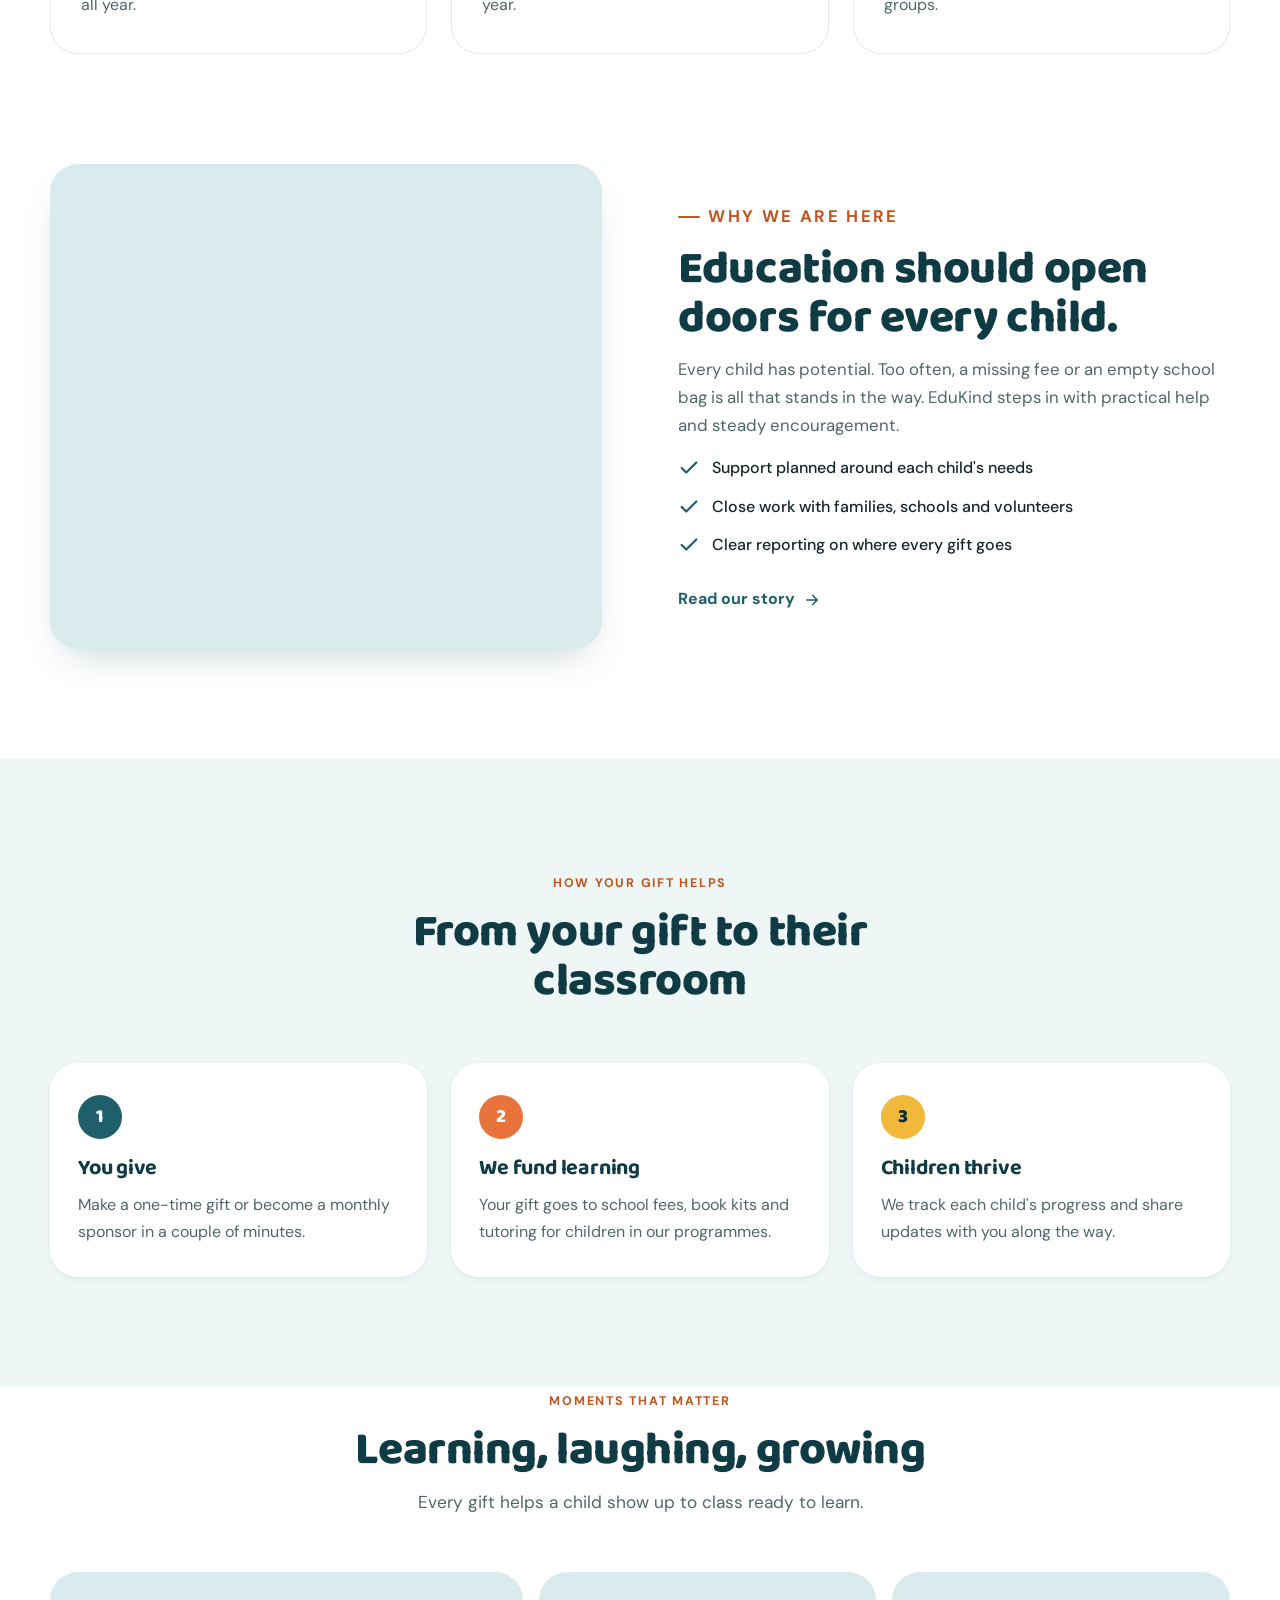
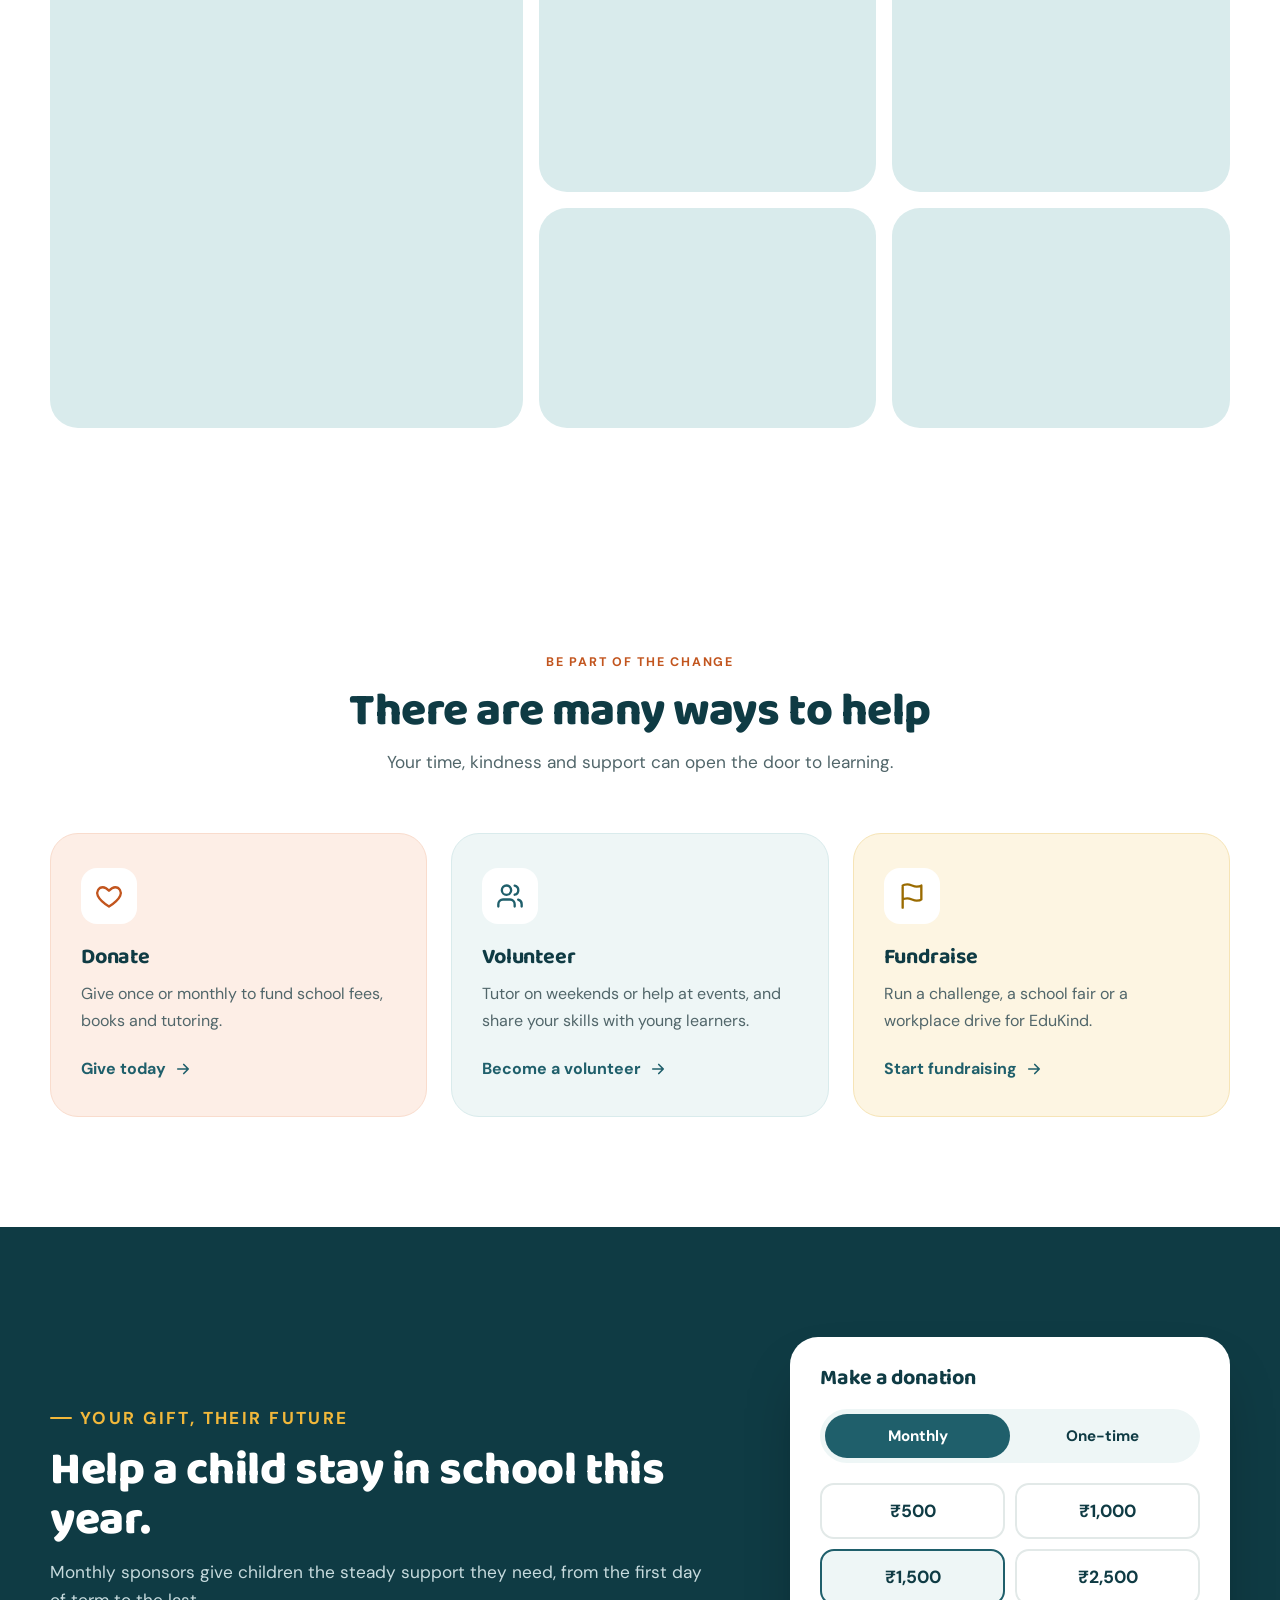
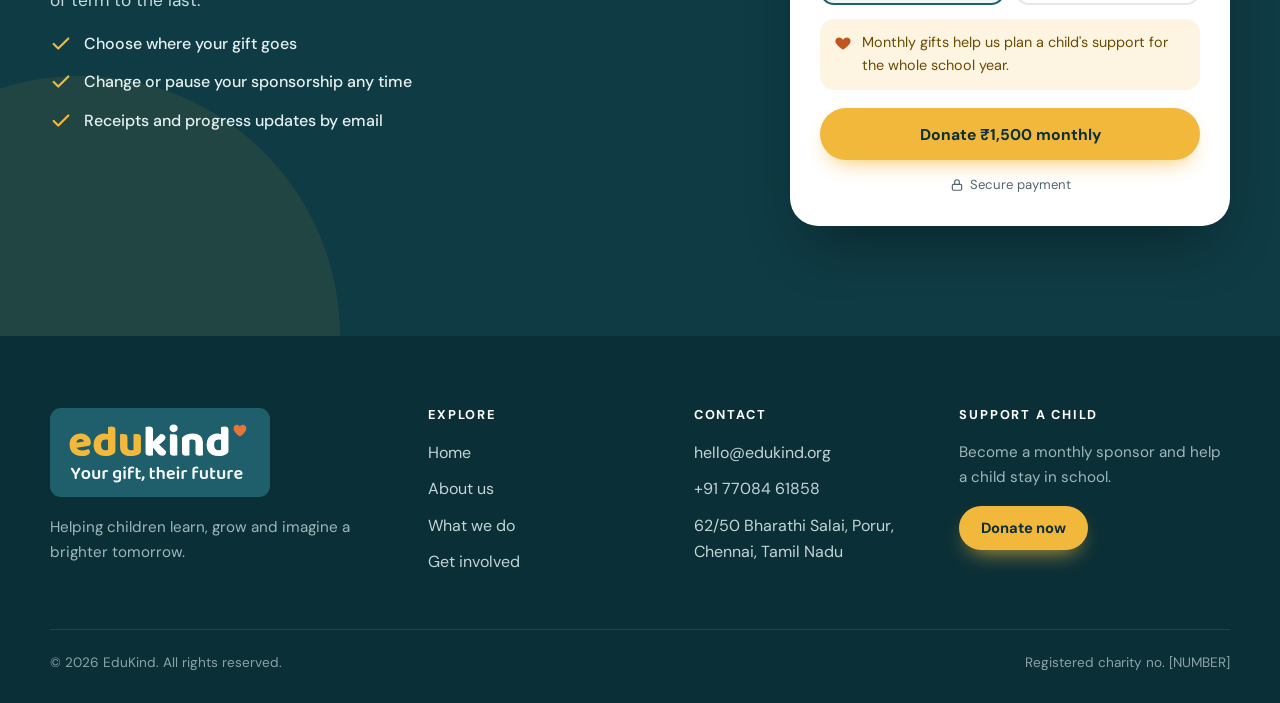
==== commit bb6d0a6f: "Hero: remove floating cards, frame photo with brand shapes Co-Authored-By: Claude Opus 5.5 <noreply@" ====
--- a/index.html
+++ b/index.html
@@ -10,7 +10,7 @@
   <link rel="preconnect" href="https://fonts.googleapis.com">
   <link rel="preconnect" href="https://fonts.gstatic.com" crossorigin>
   <link rel="stylesheet" href="https://fonts.googleapis.com/css2?family=Baloo+2:wght@600;700;800&family=DM+Sans:wght@400;500;700&display=swap">
-  <link rel="stylesheet" href="styles.css?v=7">
+  <link rel="stylesheet" href="styles.css?v=8">
 </head>
 <body>
 
@@ -51,14 +51,6 @@
       </div>
       <div class="hero-media">
         <div class="hero-photo home" role="img" aria-label="Smiling school children waving"></div>
-        <div class="float-card two">
-          <span class="badge sun"><svg viewBox="0 0 24 24" fill="none" stroke="currentColor" stroke-width="2" stroke-linecap="round" stroke-linejoin="round" aria-hidden="true"><path d="M2 4h6a4 4 0 0 1 4 4v13a3 3 0 0 0-3-3H2Z"/><path d="M22 4h-6a4 4 0 0 0-4 4v13a3 3 0 0 1 3-3h7Z"/></svg></span>
-          <div><strong>Learning changes lives</strong><span>One chance can change everything</span></div>
-        </div>
-        <div class="float-card one">
-          <span class="badge coral"><svg viewBox="0 0 24 24" fill="currentColor" aria-hidden="true"><path d="M12 21s-7.5-4.6-9.6-9.2C.9 8.4 3 4.5 6.7 4.5c2.2 0 3.6 1.2 5.3 3 1.7-1.8 3.1-3 5.3-3 3.7 0 5.8 3.9 4.3 7.3C19.5 16.4 12 21 12 21Z"/></svg></span>
-          <div><strong>Your gift, their future</strong><span>Monthly sponsorship</span></div>
-        </div>
       </div>
     </div>
   </section>
--- a/styles.css
+++ b/styles.css
@@ -130,7 +130,15 @@
 .hero-points li { display: flex; align-items: center; gap: 8px; font-weight: 500; color: var(--teal-900); font-size: .95rem; }
 .hero-points svg { width: 20px; height: 20px; color: var(--coral); flex-shrink: 0; }
 
-.hero-media { position: relative; }
+.hero-media { position: relative; isolation: isolate; }
+.hero-media::before {
+  content: ""; position: absolute; z-index: -1; left: -26px; bottom: -26px; width: 58%; height: 46%;
+  background: var(--sun); border-radius: var(--radius-lg);
+}
+.hero-media::after {
+  content: ""; position: absolute; z-index: -1; right: -30px; top: -30px; width: 140px; height: 140px;
+  background-image: radial-gradient(var(--teal-700) 2.2px, transparent 2.7px); background-size: 18px 18px; opacity: .35;
+}
 .hero-photo {
   aspect-ratio: 4 / 4.4; border-radius: 200px 200px var(--radius-lg) var(--radius-lg);
   background: var(--teal-100) center / cover no-repeat;
@@ -340,6 +348,8 @@
   .mv-grid { grid-template-columns: 1fr; }
 }
 @media (max-width: 560px) {
+  .hero-media::before { left: -10px; bottom: -12px; }
+  .hero-media::after { right: -8px; top: -14px; width: 100px; height: 100px; }
   .gallery { grid-template-columns: 1fr 1fr; grid-template-rows: 200px 140px 140px; }
   .gallery div:first-child { grid-column: span 2; grid-row: auto; }
   .container { width: calc(100% - 32px); }
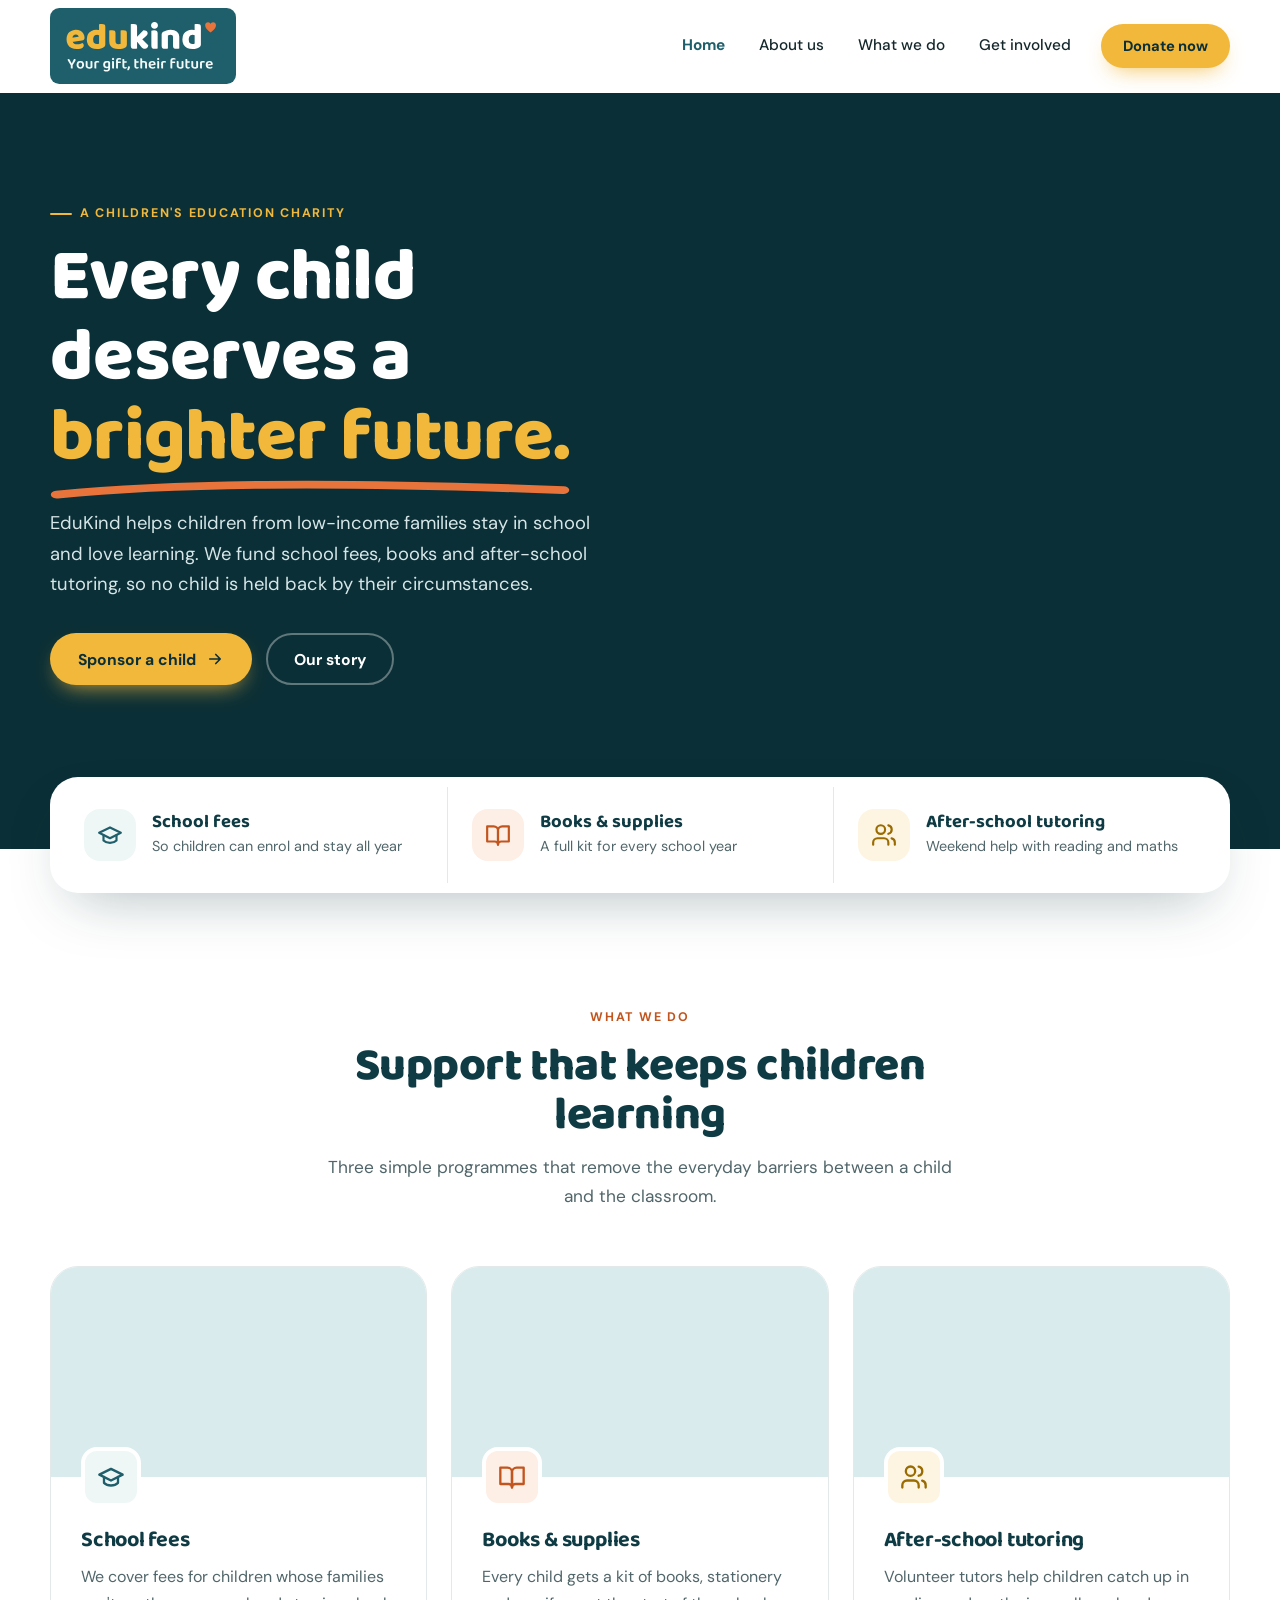
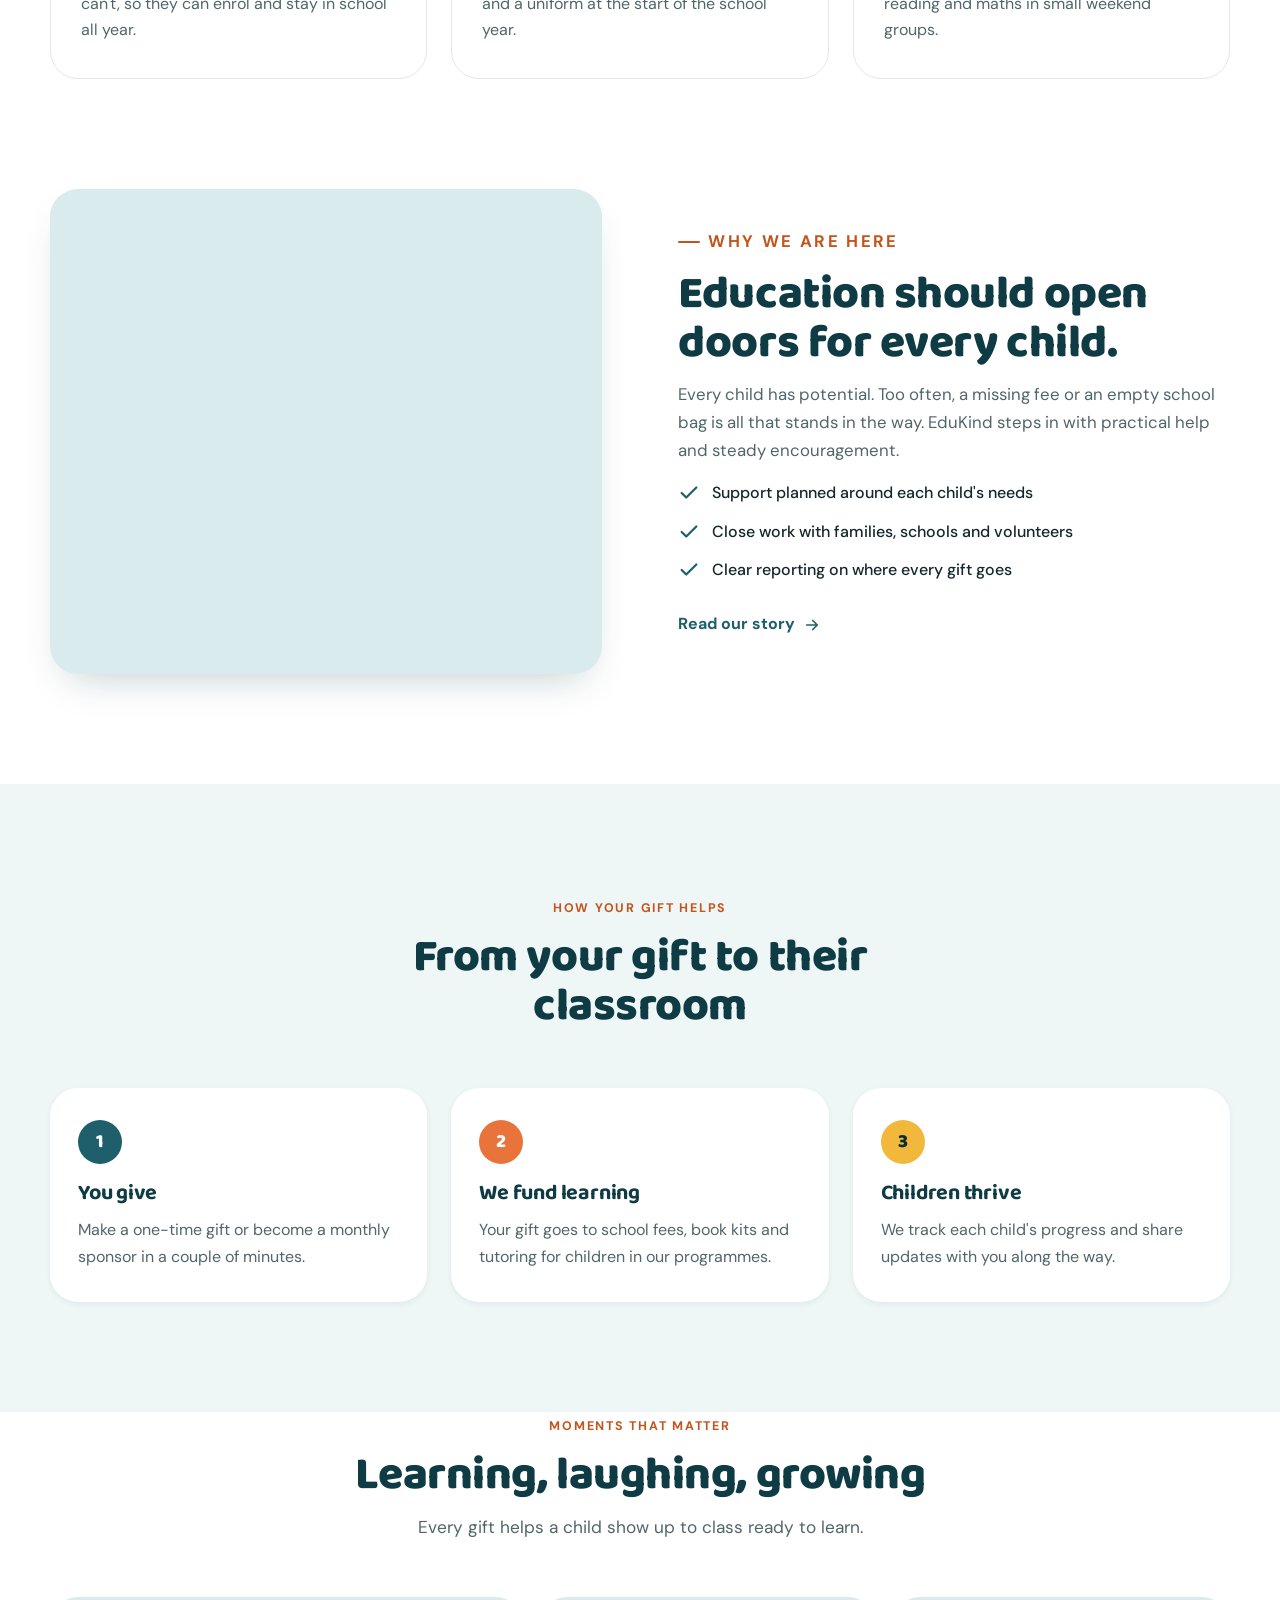
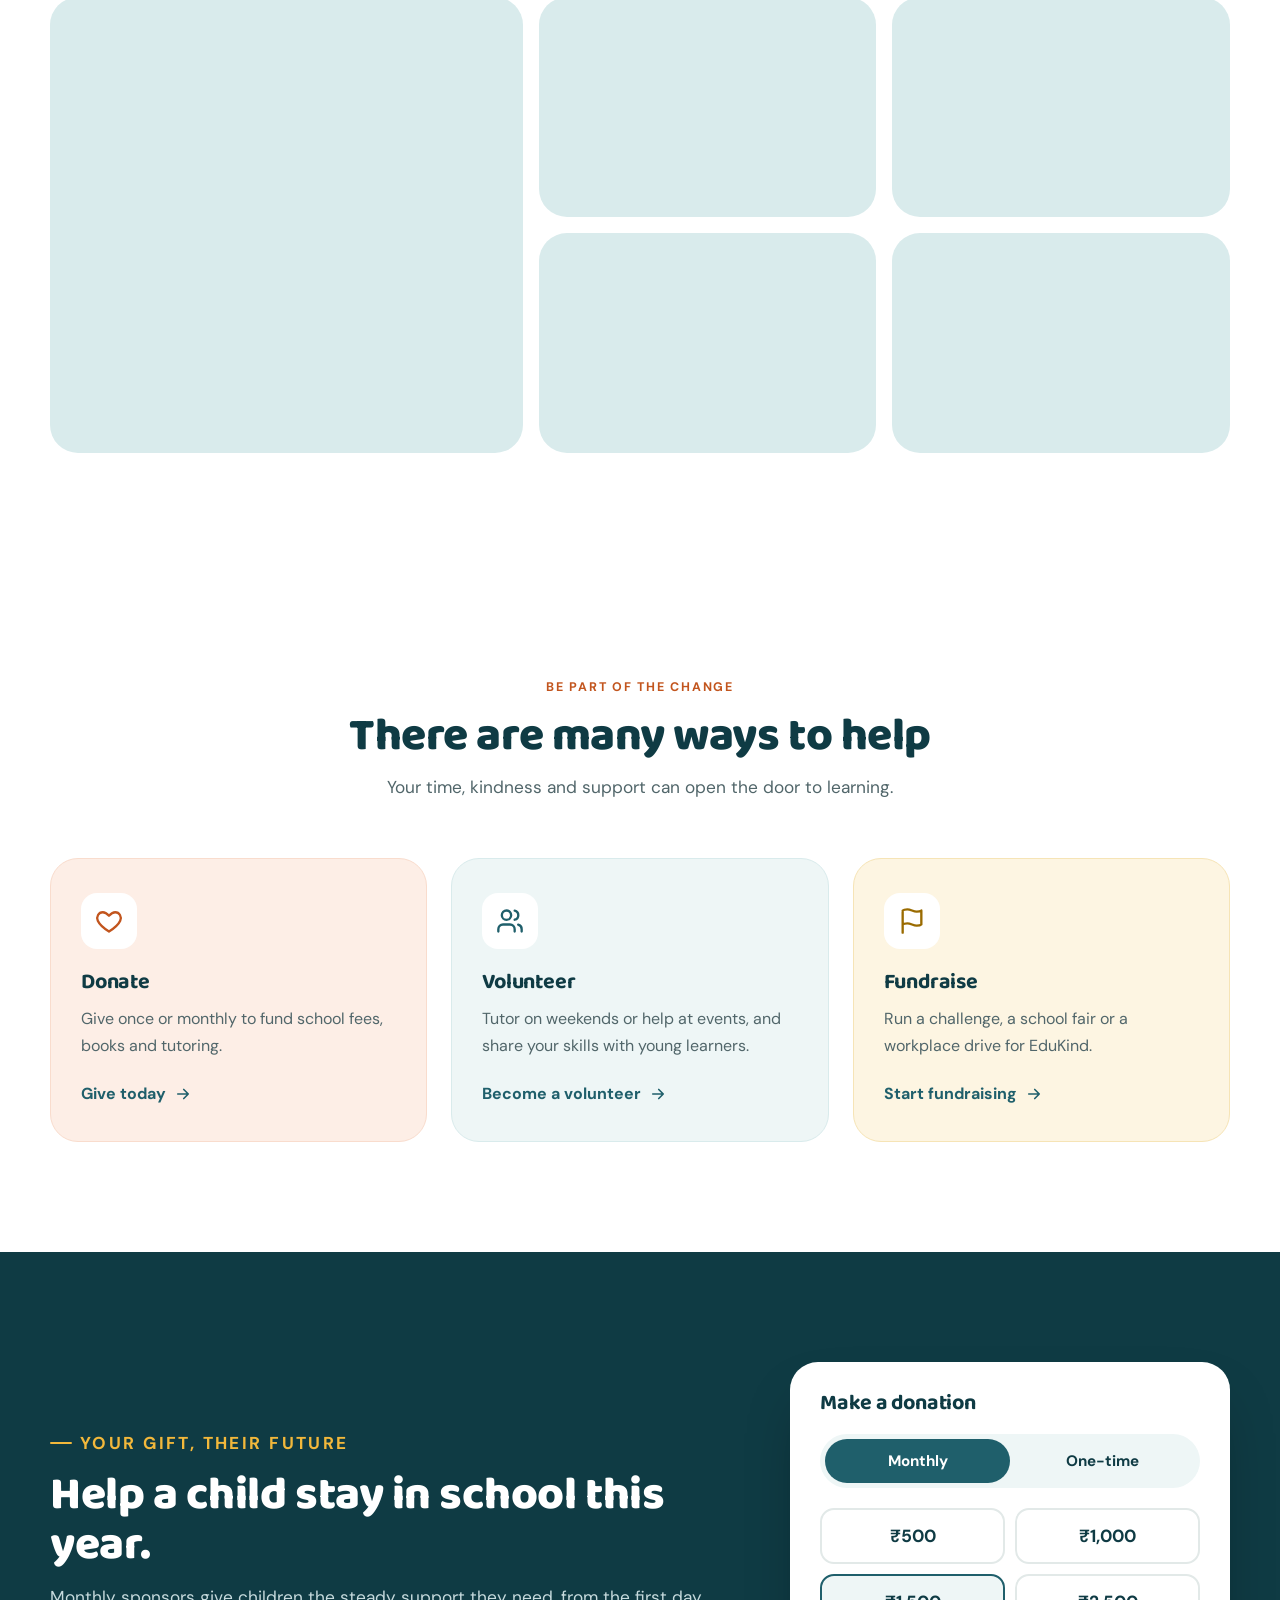
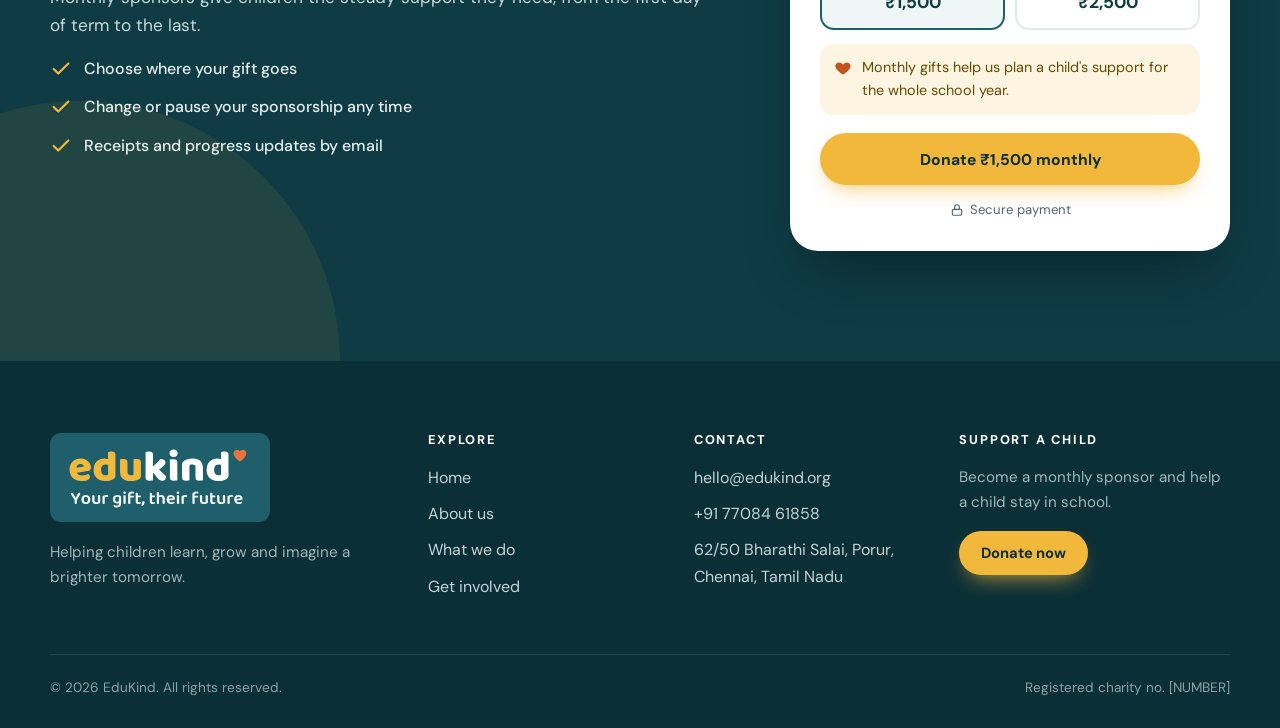
==== commit 153d4f41: "Full-width photo hero with programme strip on Home and About Co-Authored-By: Claude Opus 5.5 <norepl" ====
--- a/index.html
+++ b/index.html
@@ -10,7 +10,7 @@
   <link rel="preconnect" href="https://fonts.googleapis.com">
   <link rel="preconnect" href="https://fonts.gstatic.com" crossorigin>
   <link rel="stylesheet" href="https://fonts.googleapis.com/css2?family=Baloo+2:wght@600;700;800&family=DM+Sans:wght@400;500;700&display=swap">
-  <link rel="stylesheet" href="styles.css?v=8">
+  <link rel="stylesheet" href="styles.css?v=9">
 </head>
 <body>
 
@@ -32,28 +32,28 @@
 
 <main>
   <!-- Hero -->
-  <section class="hero">
-    <div class="container hero-grid">
-      <div>
-        <p class="eyebrow">A children's education charity</p>
-        <h1>Every child deserves a <span class="highlight">brighter future.<svg viewBox="0 0 300 20" preserveAspectRatio="none" aria-hidden="true"><path d="M4 14C70 4 160 2 296 10" fill="none" stroke="#f2b83b" stroke-width="7" stroke-linecap="round"/></svg></span></h1>
+  <section class="hero-full home-hero" aria-label="Introduction">
+    <div class="container">
+      <div class="hero-copy">
+        <p class="eyebrow on-dark">A children's education charity</p>
+        <h1>Every child deserves a <span class="highlight">brighter future.<svg viewBox="0 0 300 20" preserveAspectRatio="none" aria-hidden="true"><path d="M4 14C70 4 160 2 296 10" fill="none" stroke="#e8743b" stroke-width="7" stroke-linecap="round"/></svg></span></h1>
         <p class="lead">EduKind helps children from low-income families stay in school and love learning. We fund school fees, books and after-school tutoring, so no child is held back by their circumstances.</p>
         <div class="actions">
           <a class="btn btn-primary" href="#donate">Sponsor a child
             <svg viewBox="0 0 24 24" fill="none" stroke="currentColor" stroke-width="2.2" stroke-linecap="round" stroke-linejoin="round" aria-hidden="true"><path d="M5 12h14M13 6l6 6-6 6"/></svg></a>
-          <a class="btn btn-ghost" href="about.html">Our story</a>
+          <a class="btn btn-ghost-light" href="about.html">Our story</a>
         </div>
-        <ul class="hero-points">
-          <li><svg viewBox="0 0 24 24" fill="none" stroke="currentColor" stroke-width="2.4" stroke-linecap="round" stroke-linejoin="round" aria-hidden="true"><path d="M20 6 9 17l-5-5"/></svg>School fees</li>
-          <li><svg viewBox="0 0 24 24" fill="none" stroke="currentColor" stroke-width="2.4" stroke-linecap="round" stroke-linejoin="round" aria-hidden="true"><path d="M20 6 9 17l-5-5"/></svg>Books &amp; supplies</li>
-          <li><svg viewBox="0 0 24 24" fill="none" stroke="currentColor" stroke-width="2.4" stroke-linecap="round" stroke-linejoin="round" aria-hidden="true"><path d="M20 6 9 17l-5-5"/></svg>After-school tutoring</li>
-        </ul>
-      </div>
-      <div class="hero-media">
-        <div class="hero-photo home" role="img" aria-label="Smiling school children waving"></div>
-      </div>
-    </div>
-  </section>
+      </div>
+    </div>
+  </section>
+
+  <div class="container">
+    <div class="hero-strip">
+      <div class="strip-item"><span class="badge teal"><svg viewBox="0 0 24 24" fill="none" stroke="currentColor" stroke-width="2" stroke-linecap="round" stroke-linejoin="round" aria-hidden="true"><path d="M22 10 12 5 2 10l10 5 10-5Z"/><path d="M6 12v5c3 3 9 3 12 0v-5"/></svg></span><div><strong>School fees</strong><span>So children can enrol and stay all year</span></div></div>
+      <div class="strip-item"><span class="badge coral"><svg viewBox="0 0 24 24" fill="none" stroke="currentColor" stroke-width="2" stroke-linecap="round" stroke-linejoin="round" aria-hidden="true"><path d="M2 4h6a4 4 0 0 1 4 4v13a3 3 0 0 0-3-3H2Z"/><path d="M22 4h-6a4 4 0 0 0-4 4v13a3 3 0 0 1 3-3h7Z"/></svg></span><div><strong>Books &amp; supplies</strong><span>A full kit for every school year</span></div></div>
+      <div class="strip-item"><span class="badge sun"><svg viewBox="0 0 24 24" fill="none" stroke="currentColor" stroke-width="2" stroke-linecap="round" stroke-linejoin="round" aria-hidden="true"><path d="M16 21v-2a4 4 0 0 0-4-4H6a4 4 0 0 0-4 4v2"/><circle cx="9" cy="7" r="4"/><path d="M22 21v-2a4 4 0 0 0-3-3.9M16 3.1a4 4 0 0 1 0 7.8"/></svg></span><div><strong>After-school tutoring</strong><span>Weekend help with reading and maths</span></div></div>
+    </div>
+  </div>
 
   <!-- What we do -->
   <section class="section" id="what-we-do">
--- a/styles.css
+++ b/styles.css
@@ -315,6 +315,55 @@
   display: flex; flex-wrap: wrap; justify-content: space-between; gap: 12px; font-size: .85rem; color: #8aa3a8;
 }
 
+
+/* Full-width photo hero */
+.hero-full {
+  position: relative; display: flex; align-items: center; overflow: hidden;
+  min-height: clamp(580px, 84vh, 780px); padding: 80px 0 140px;
+  background-color: var(--teal-950); background-size: cover; background-repeat: no-repeat;
+}
+.hero-full::before {
+  content: ""; position: absolute; inset: 0;
+  background: linear-gradient(90deg, rgba(11, 47, 54, .96) 0%, rgba(11, 47, 54, .86) 34%, rgba(11, 47, 54, .35) 64%, rgba(11, 47, 54, .08) 100%);
+}
+.hero-full::after {
+  content: ""; position: absolute; left: 0; right: 0; bottom: 0; height: 160px;
+  background: linear-gradient(0deg, rgba(11, 47, 54, .55), transparent);
+}
+.home-hero { background-image: url("https://images.unsplash.com/photo-1524069290683-0457abfe42c3?auto=format&fit=crop&w=1920&q=80"); background-position: 80% 30%; }
+.about-hero { background-image: url("https://images.unsplash.com/photo-1497486751825-1233686d5d80?auto=format&fit=crop&w=1920&q=80"); background-position: 75% 40%; padding-bottom: 100px; min-height: clamp(520px, 70vh, 680px); }
+.hero-full .container { position: relative; z-index: 1; }
+.hero-copy { max-width: 620px; }
+.hero-full h1 { color: var(--white); font-size: clamp(2.8rem, 5.8vw, 4.8rem); }
+.hero-full h1 .highlight { color: var(--sun); position: relative; white-space: nowrap; }
+.hero-full h1 .highlight svg { position: absolute; left: 0; bottom: -.06em; width: 100%; height: .3em; }
+.hero-full .lead { color: #d6e6e8; font-size: 1.15rem; max-width: 540px; margin: 30px 0 34px; }
+
+.hero-strip {
+  position: relative; z-index: 2; margin-top: -72px;
+  display: grid; grid-template-columns: repeat(3, minmax(0, 1fr));
+  background: var(--white); border-radius: var(--radius-lg); box-shadow: 0 24px 60px -24px rgba(11, 47, 54, .35);
+  padding: 10px;
+}
+.strip-item { display: flex; align-items: center; gap: 16px; padding: 22px 24px; }
+.strip-item + .strip-item { border-left: 1px solid var(--line); }
+.strip-item .badge { width: 52px; height: 52px; border-radius: 16px; display: grid; place-items: center; flex-shrink: 0; }
+.strip-item .badge svg { width: 26px; height: 26px; }
+.strip-item strong { display: block; font-family: var(--font-head); font-size: 1.15rem; color: var(--teal-900); line-height: 1.2; }
+.strip-item span:not(.badge) { display: block; font-size: .9rem; color: var(--muted); margin-top: 2px; }
+
+@media (max-width: 880px) {
+  .hero-full { min-height: 0; padding: 120px 0 130px; }
+  .hero-full::before { background: linear-gradient(180deg, rgba(11, 47, 54, .55) 0%, rgba(11, 47, 54, .85) 45%, rgba(11, 47, 54, .95) 100%); }
+  .hero-strip { grid-template-columns: 1fr; margin-top: -60px; }
+  .strip-item + .strip-item { border-left: 0; border-top: 1px solid var(--line); }
+  .strip-item { padding: 18px 16px; }
+}
+@media (max-width: 560px) {
+  .hero-full { padding: 96px 0 110px; }
+  .hero-full h1 .highlight { white-space: normal; }
+}
+
 /* Reveal on scroll */
 .reveal { opacity: 0; transform: translateY(18px); transition: opacity .7s ease, transform .7s ease; }
 .reveal.in { opacity: 1; transform: none; }
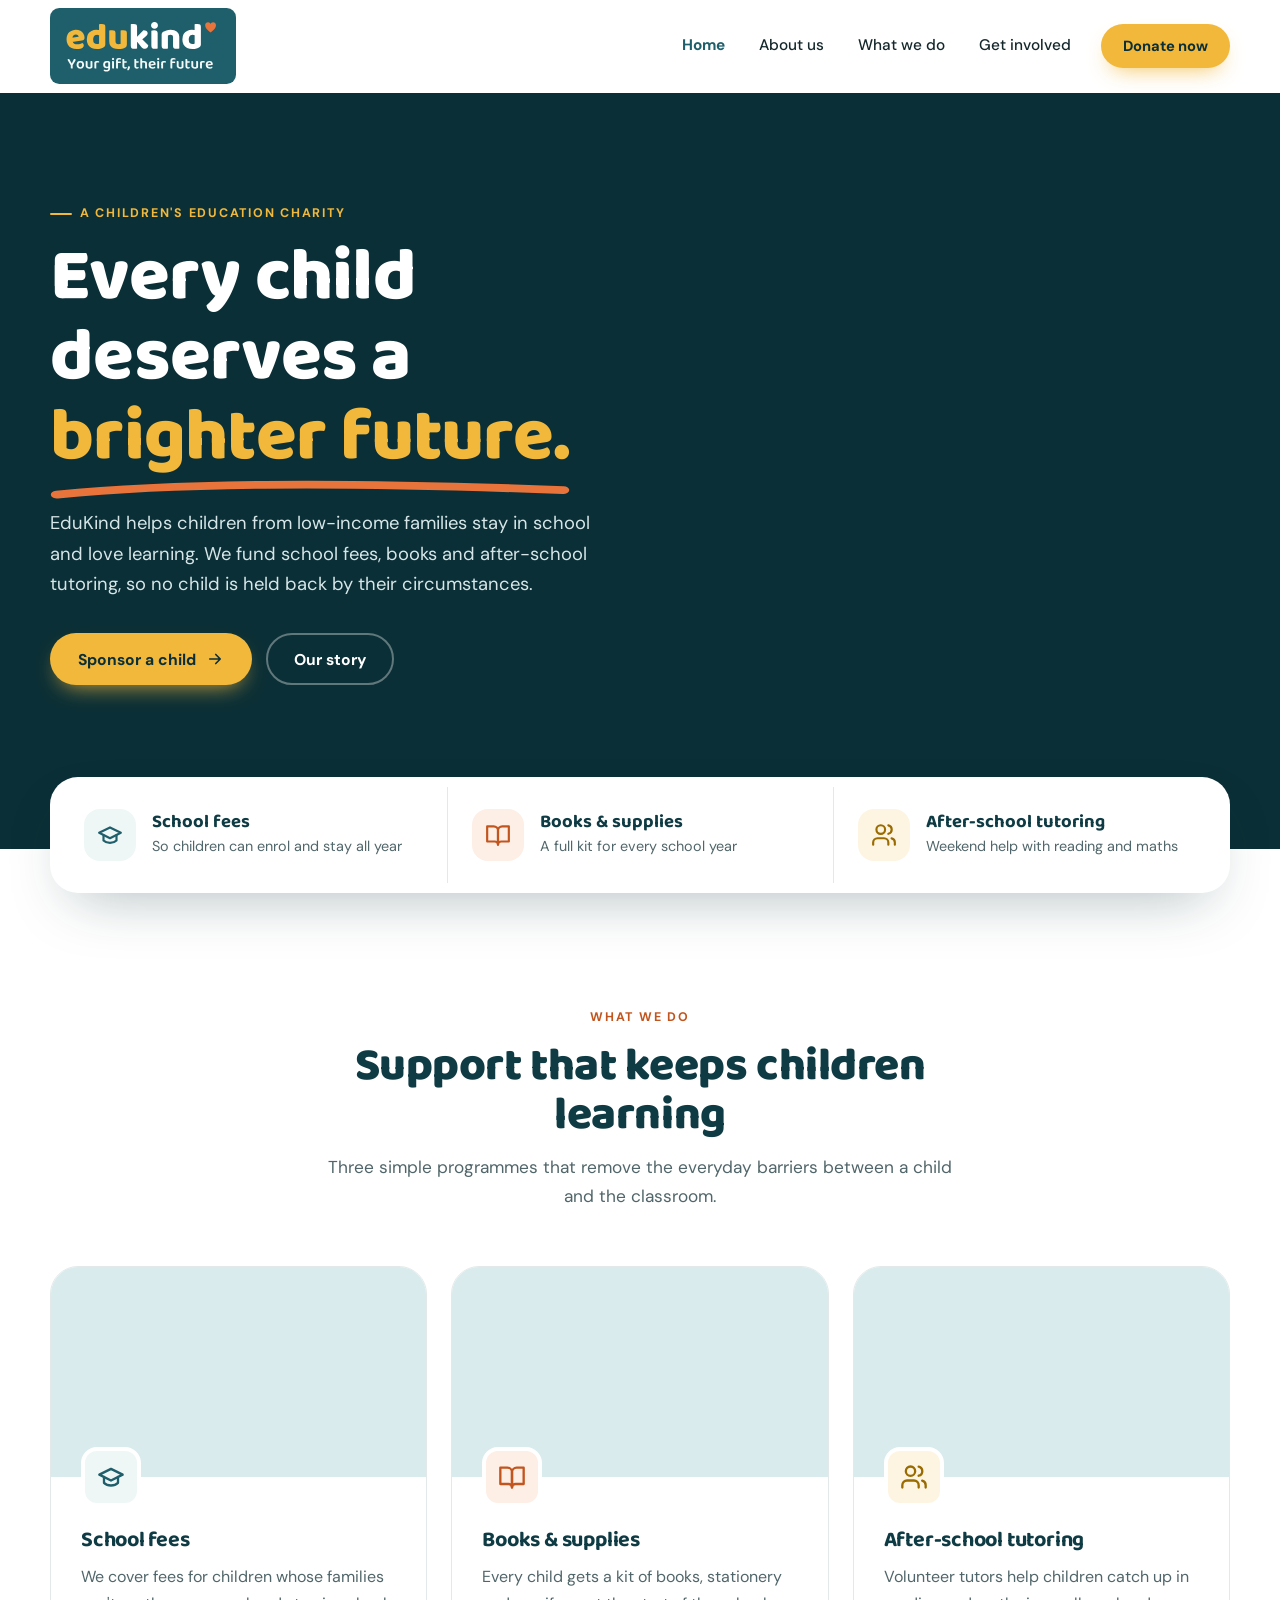
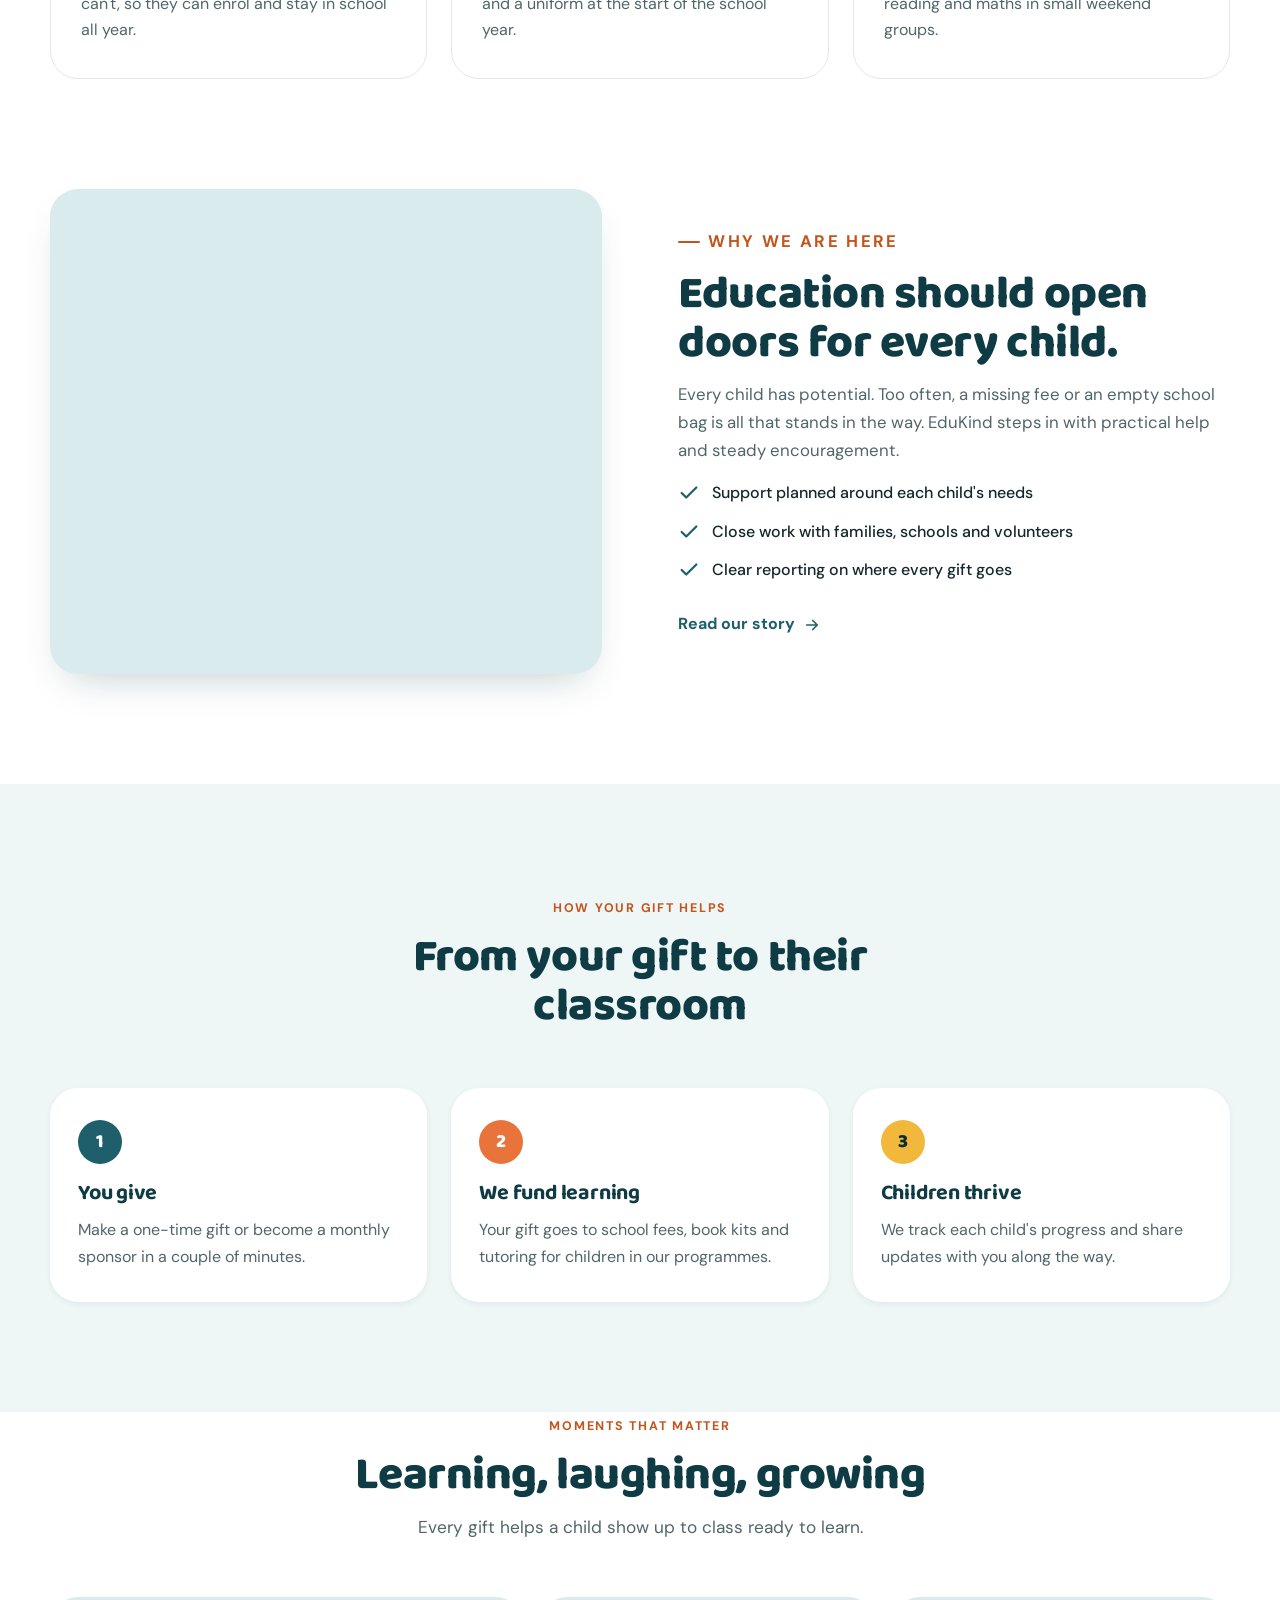
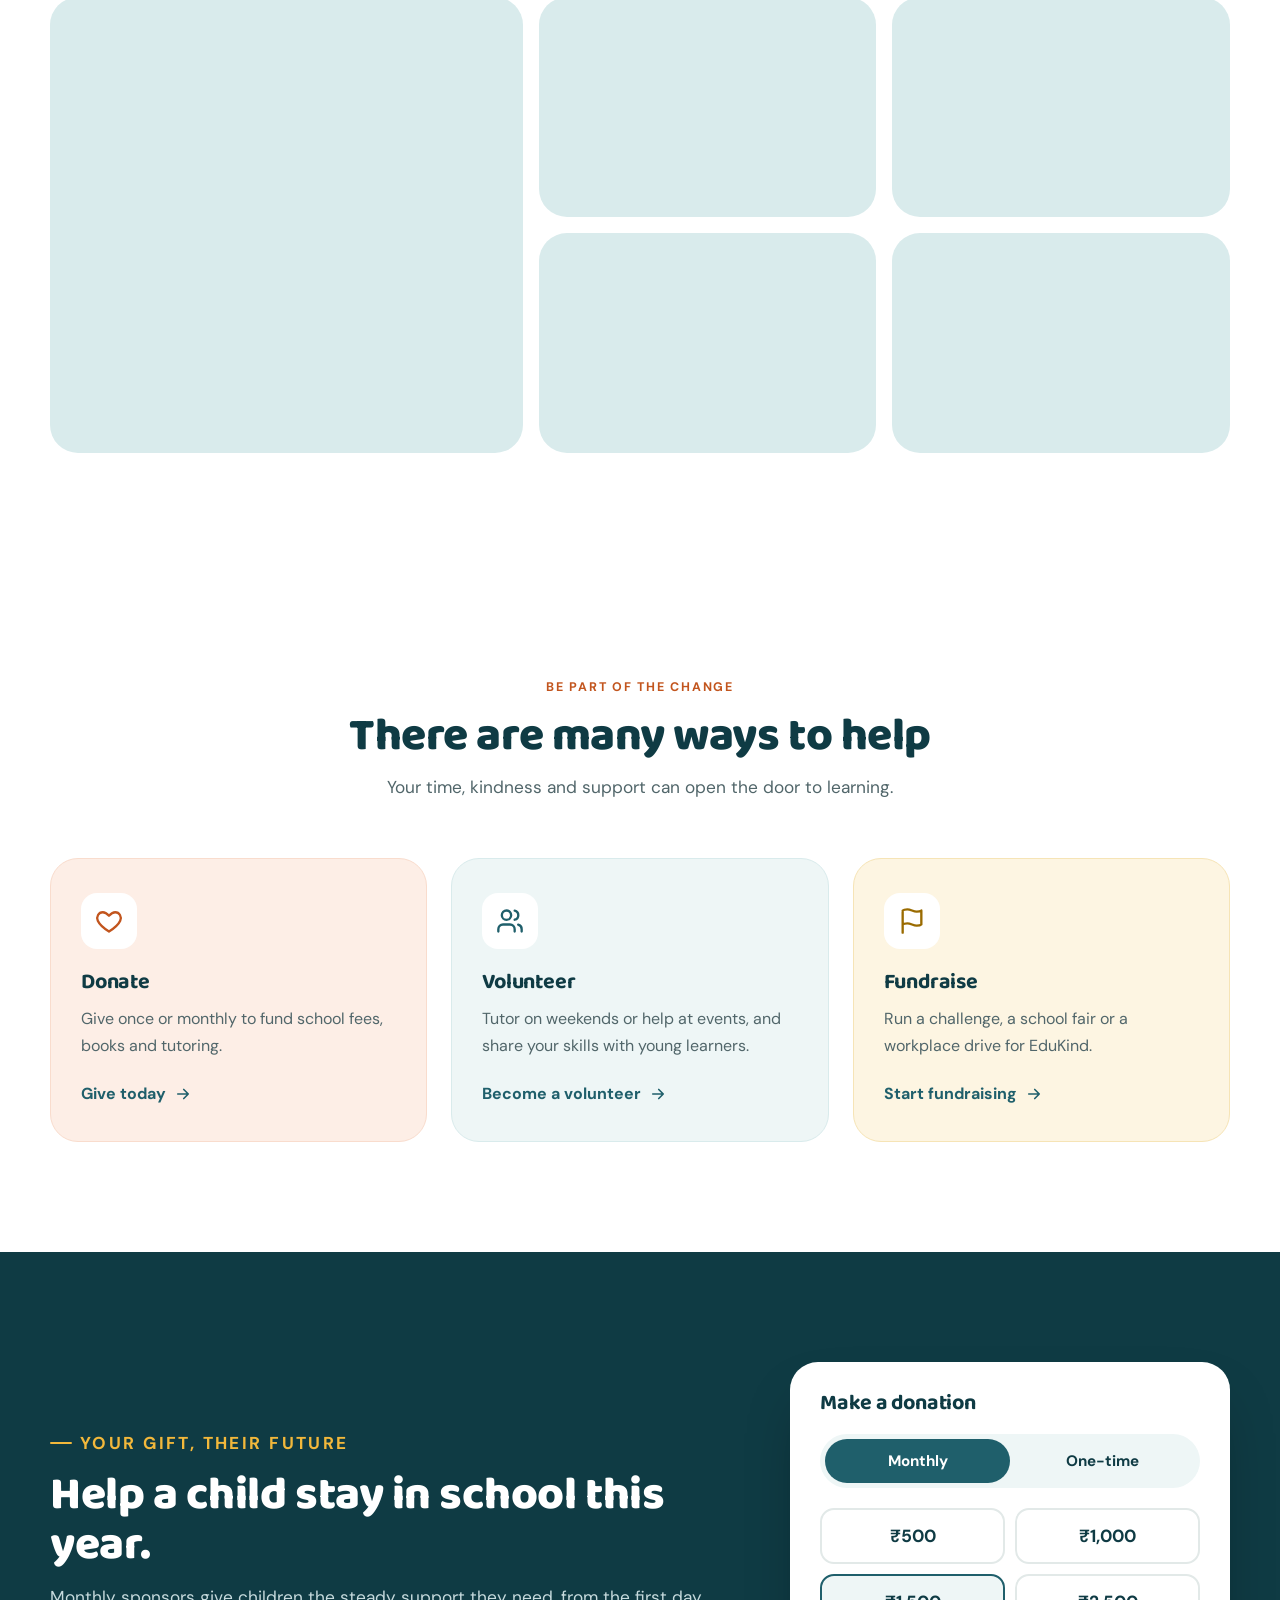
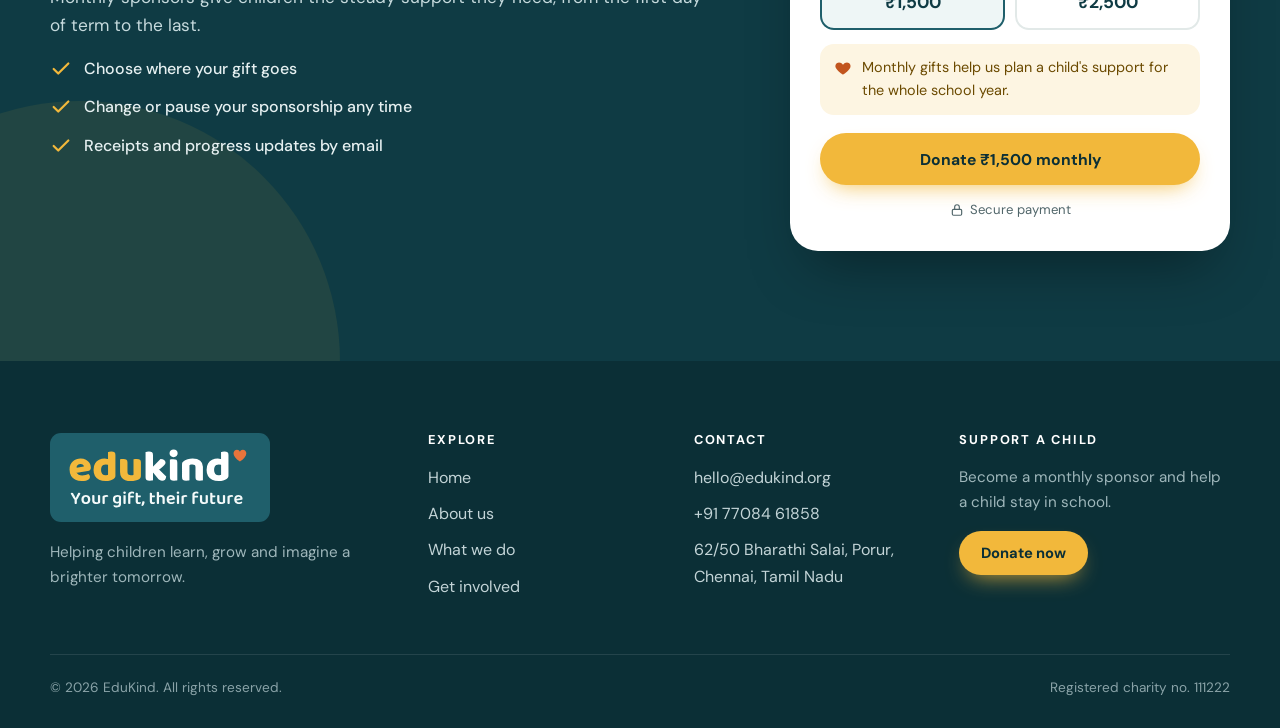
==== commit 3cb002f7: "Add registered charity number to footer Co-Authored-By: Claude Opus 5.5 <noreply@anthropic.com> Clau" ====
--- a/index.html
+++ b/index.html
@@ -10,7 +10,7 @@
   <link rel="preconnect" href="https://fonts.googleapis.com">
   <link rel="preconnect" href="https://fonts.gstatic.com" crossorigin>
   <link rel="stylesheet" href="https://fonts.googleapis.com/css2?family=Baloo+2:wght@600;700;800&family=DM+Sans:wght@400;500;700&display=swap">
-  <link rel="stylesheet" href="styles.css?v=9">
+  <link rel="stylesheet" href="styles.css?v=10">
 </head>
 <body>
 
@@ -232,7 +232,7 @@
   </div>
   <div class="container footer-bottom">
     <span>© <span id="year">2026</span> EduKind. All rights reserved.</span>
-    <span>Registered charity no. [NUMBER]</span>
+    <span>Registered charity no. 111222</span>
   </div>
 </footer>
 
--- a/styles.css
+++ b/styles.css
@@ -331,7 +331,7 @@
   background: linear-gradient(0deg, rgba(11, 47, 54, .55), transparent);
 }
 .home-hero { background-image: url("https://images.unsplash.com/photo-1524069290683-0457abfe42c3?auto=format&fit=crop&w=1920&q=80"); background-position: 80% 30%; }
-.about-hero { background-image: url("https://images.unsplash.com/photo-1497486751825-1233686d5d80?auto=format&fit=crop&w=1920&q=80"); background-position: 75% 40%; padding-bottom: 100px; min-height: clamp(520px, 70vh, 680px); }
+.about-hero { background-image: url("https://images.unsplash.com/photo-1497486751825-1233686d5d80?auto=format&fit=crop&w=1920&q=80"); background-position: 70% 12%; padding-bottom: 100px; min-height: clamp(520px, 70vh, 680px); }
 .hero-full .container { position: relative; z-index: 1; }
 .hero-copy { max-width: 620px; }
 .hero-full h1 { color: var(--white); font-size: clamp(2.8rem, 5.8vw, 4.8rem); }
